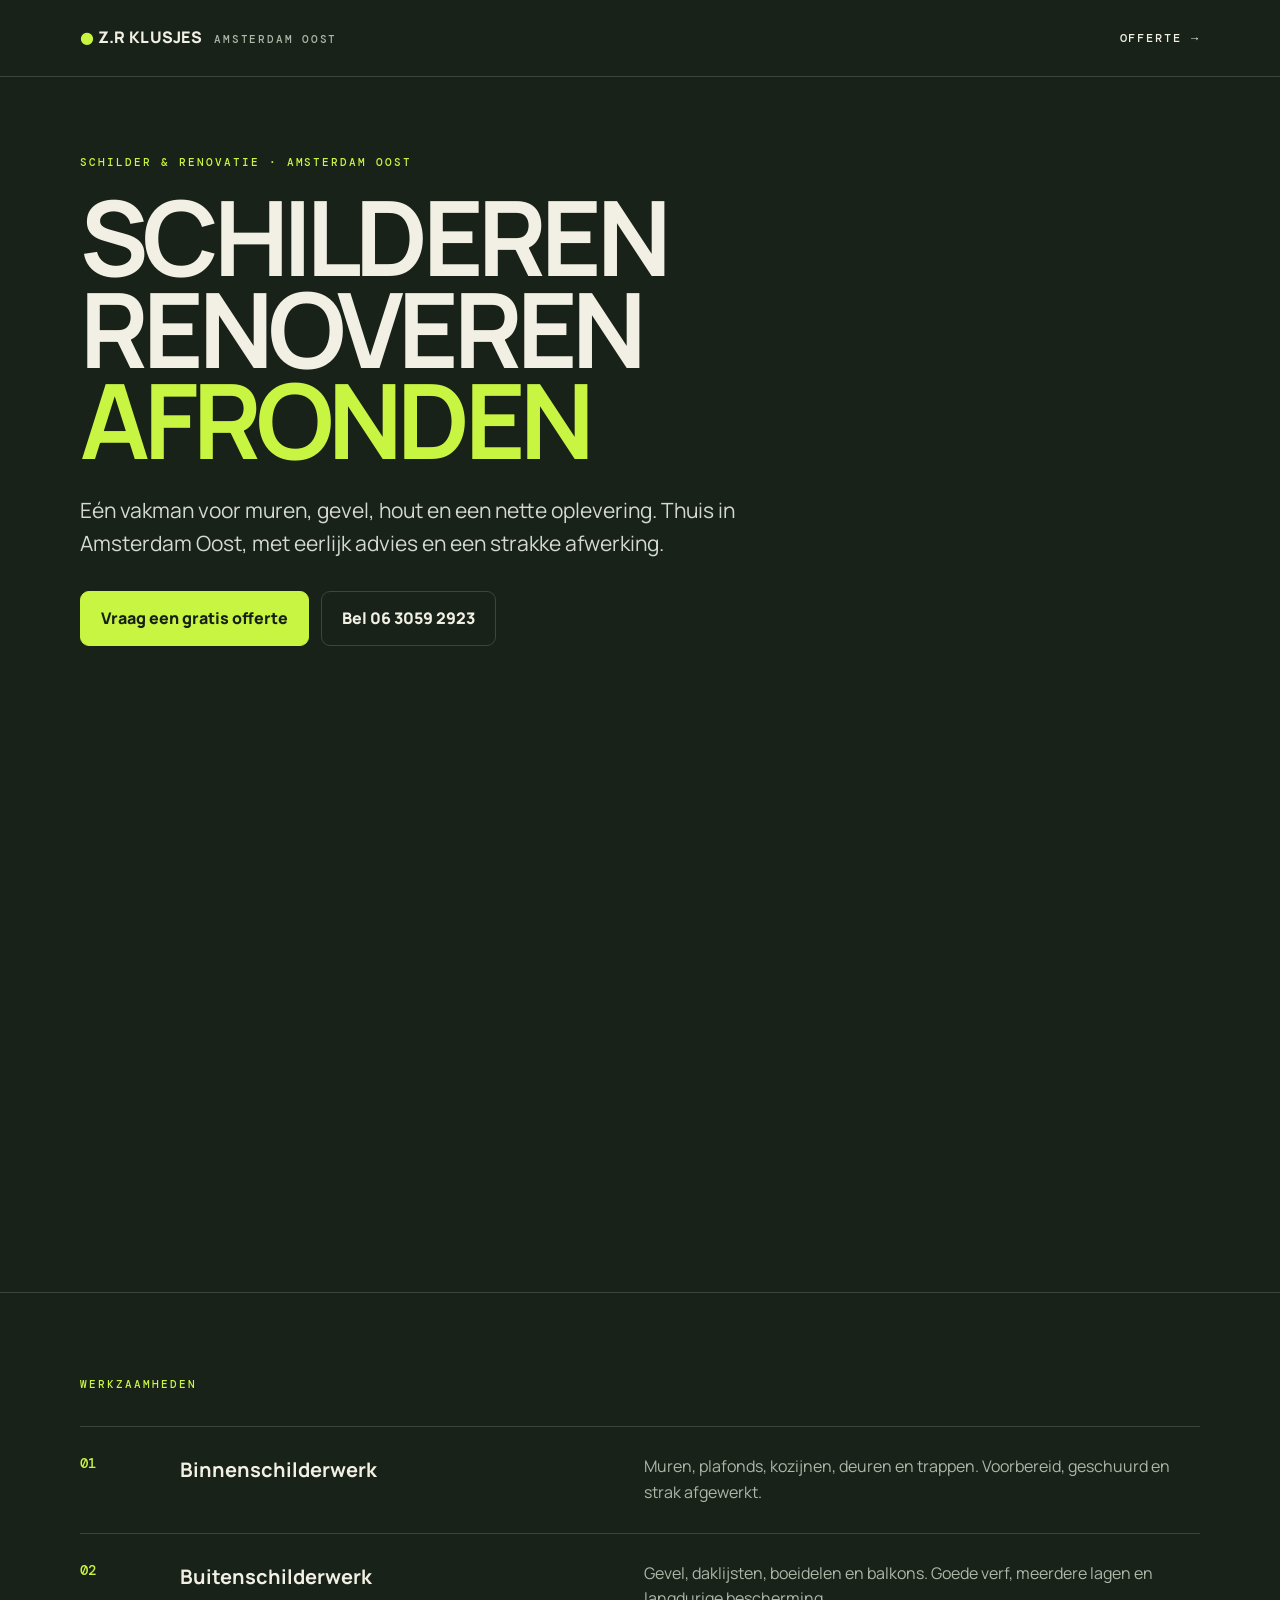
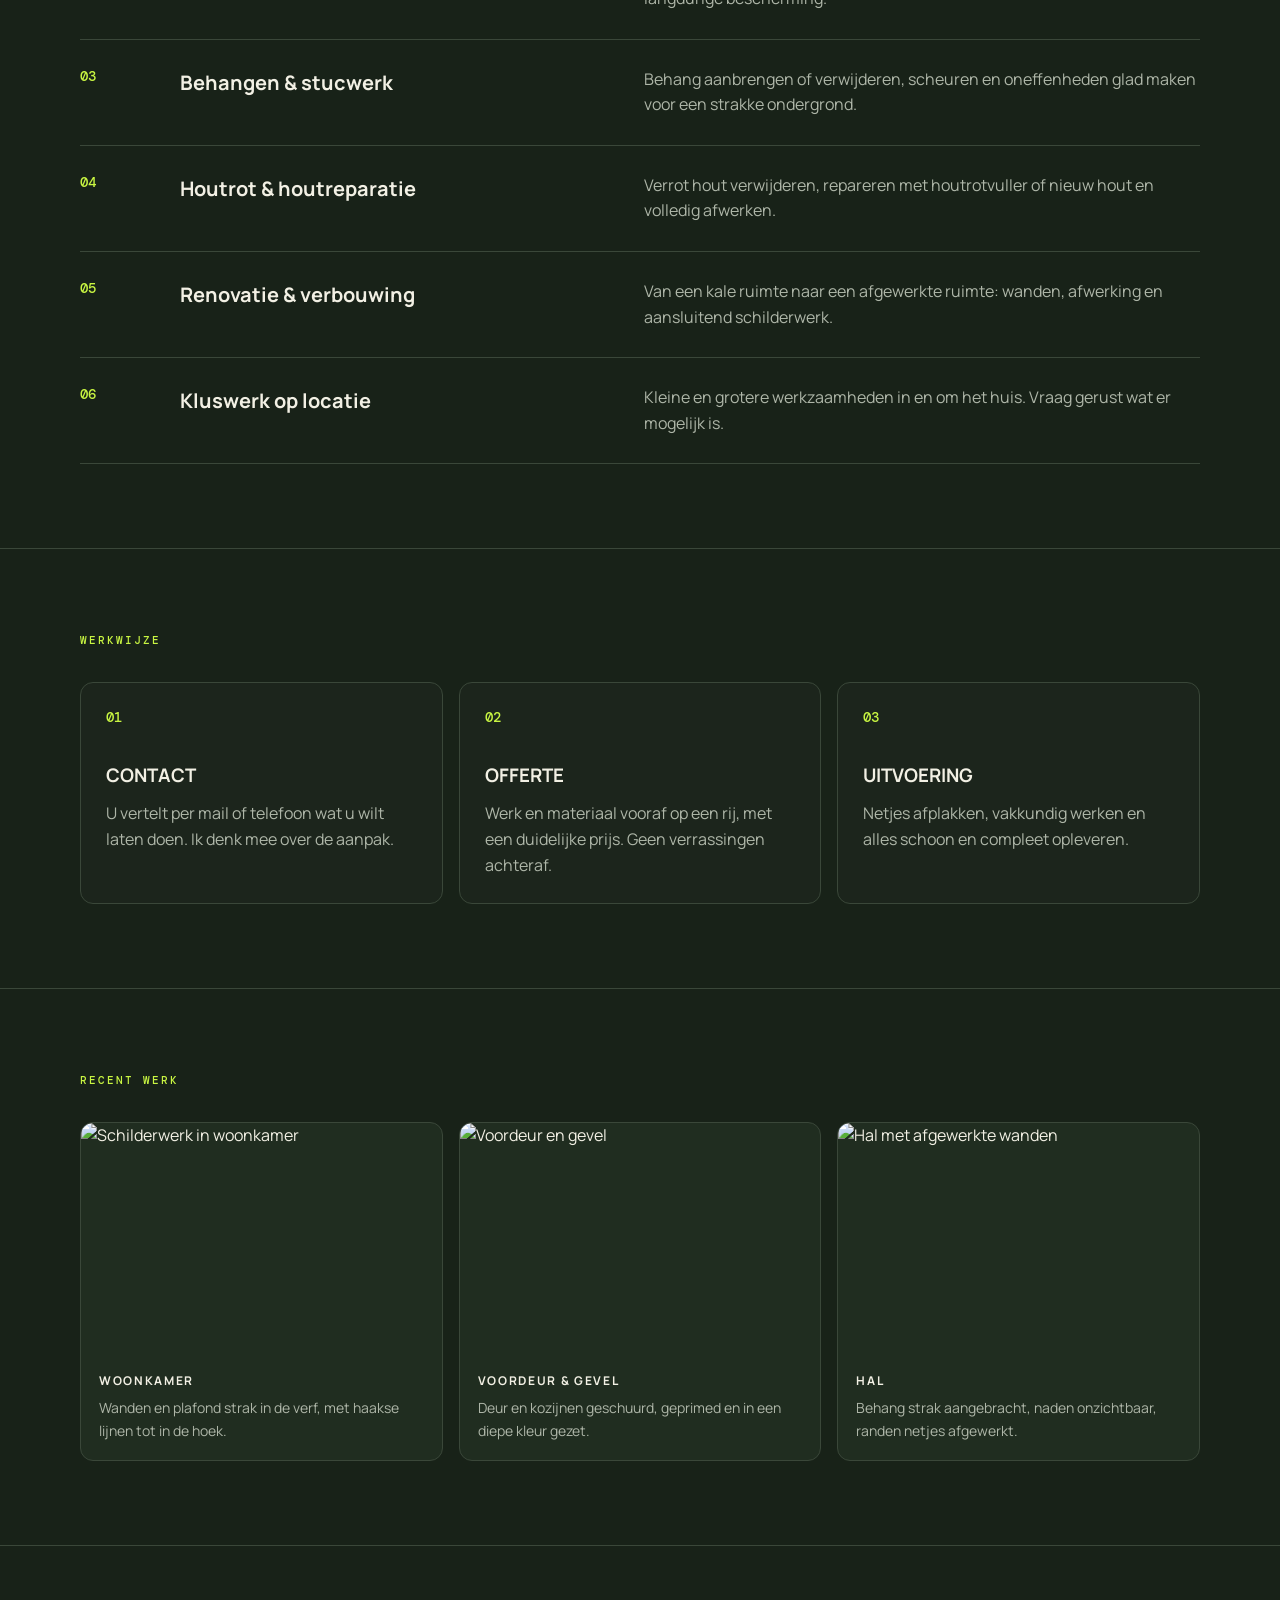
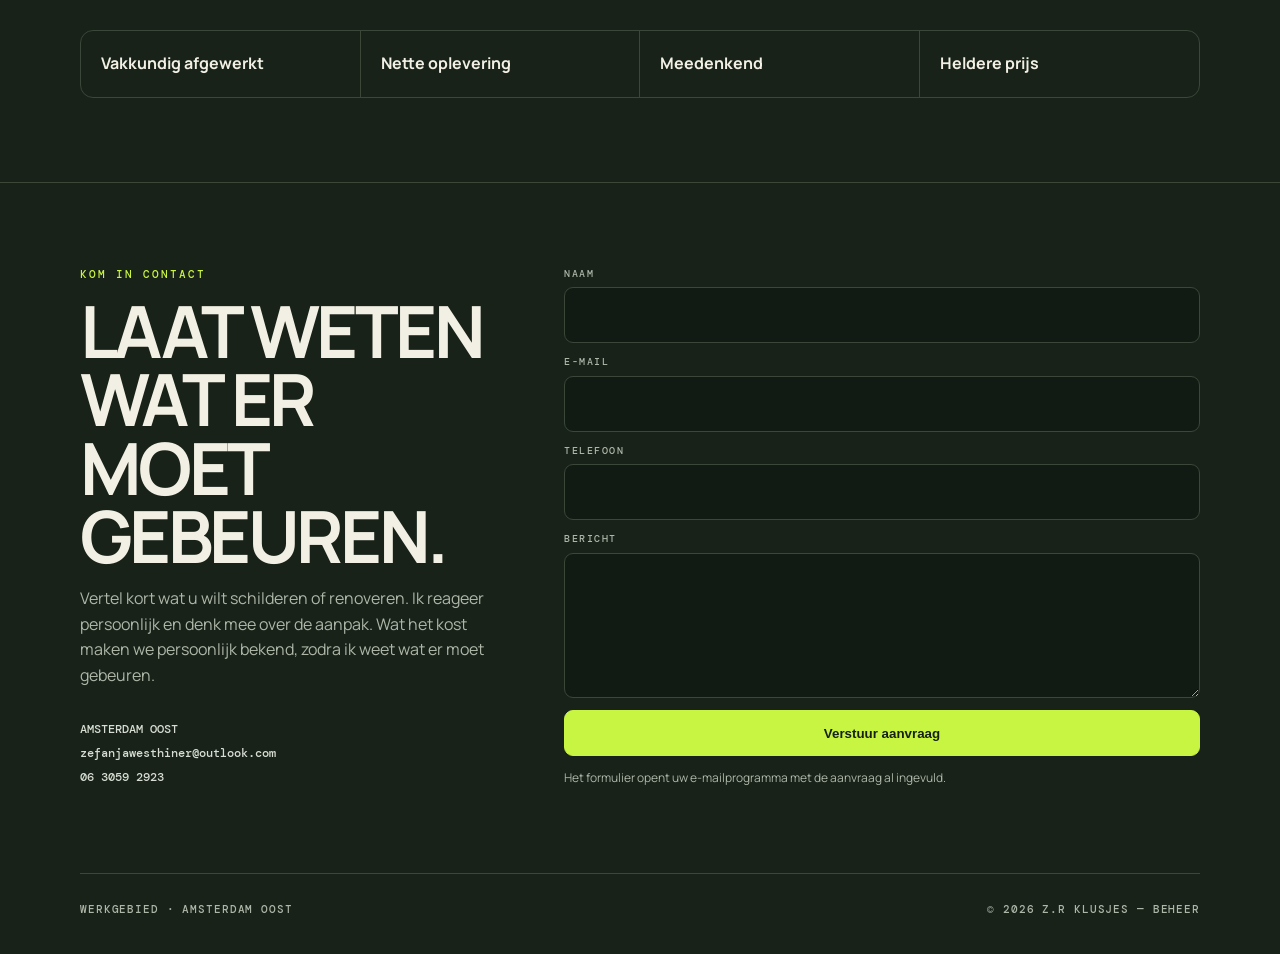
==== index.html @ 7ff9d61c "Add files via upload" ====
<!doctype html>
<html lang="nl">
<head>
  <meta charset="utf-8">
  <meta name="viewport" content="width=device-width, initial-scale=1">
  <title>Z.R Klusjes — Schilder & Renovatie Amsterdam Oost</title>
  <meta name="description" content="Z.R Klusjes — schilder- en renovatiewerk in Amsterdam Oost. Strakke afwerking, heldere prijs en nette oplevering.">
  <link rel="preconnect" href="https://fonts.googleapis.com">
  <link rel="preconnect" href="https://fonts.gstatic.com" crossorigin>
  <link href="https://fonts.googleapis.com/css2?family=DM+Mono:wght@400;500&family=Manrope:wght@400;500;600;700;800&display=swap" rel="stylesheet">
  <style>
    :root{--bg:#182218;--panel:#202d20;--text:#f2f0e4;--muted:#aeb6a8;--line:#3a4739;--lime:#c8f542;--max:1120px}
    *{box-sizing:border-box}html{scroll-behavior:smooth}body{margin:0;background:var(--bg);color:var(--text);font-family:Manrope,system-ui,sans-serif;line-height:1.6}
    a{color:inherit;text-decoration:none}.wrap{width:min(calc(100% - 36px),var(--max));margin:auto}
    header{border-bottom:1px solid var(--line)}.nav{min-height:76px;display:flex;align-items:center;justify-content:space-between;gap:20px}
    .brand{font-weight:800;letter-spacing:.02em}.brand span{color:var(--lime)}.location{font:500 11px "DM Mono",monospace;letter-spacing:.16em;color:var(--muted);margin-left:9px}
    .quote{font:500 12px "DM Mono",monospace;letter-spacing:.16em;text-transform:uppercase}.quote:hover{color:var(--lime)}
    .hero{padding:78px 0 42px}.eyebrow,.section-label{font:500 11px "DM Mono",monospace;letter-spacing:.18em;color:var(--lime);text-transform:uppercase}
    h1{font-size:clamp(48px,9vw,104px);line-height:.88;letter-spacing:-.055em;text-transform:uppercase;margin:22px 0 28px;max-width:900px}
    h1 span{color:var(--lime)}.intro{font-size:clamp(17px,2vw,21px);color:#d5d9cf;max-width:680px}
    .actions{display:flex;flex-wrap:wrap;gap:12px;margin:30px 0 44px}.btn{display:inline-flex;align-items:center;justify-content:center;border:1px solid var(--line);border-radius:9px;padding:14px 20px;font-weight:800}.primary{background:var(--lime);color:#172016;border-color:var(--lime)}.btn:hover{transform:translateY(-1px)}
    .heroimg{height:clamp(300px,50vw,560px);border-radius:16px;overflow:hidden;background:url("https://images.unsplash.com/photo-1589939705384-5185137a7f0a?auto=format&fit=crop&w=1800&q=85") center/cover}
    section{padding:84px 0;border-top:1px solid var(--line)}.section-head{display:flex;justify-content:space-between;gap:30px;margin-bottom:35px}.section-head h2{margin:0;font-size:clamp(32px,5vw,58px);line-height:1;letter-spacing:-.045em;text-transform:uppercase}
    .items{border-top:1px solid var(--line)}.item{display:grid;grid-template-columns:80px 1fr 1.25fr;gap:20px;padding:27px 0;border-bottom:1px solid var(--line)}.num{color:var(--lime);font:500 14px "DM Mono",monospace}.item h3{margin:0;font-size:20px}.item p{margin:0;color:var(--muted)}
    .steps{display:grid;grid-template-columns:repeat(3,1fr);gap:16px}.step{border:1px solid var(--line);border-radius:13px;padding:25px;background:rgba(255,255,255,.015)}.step .num{display:block;margin-bottom:35px}.step h3{margin:0 0 10px}.step p{margin:0;color:var(--muted)}
    .projects{display:grid;grid-template-columns:repeat(3,1fr);gap:16px}.project{border:1px solid var(--line);border-radius:13px;overflow:hidden;background:var(--panel)}.project img{width:100%;height:230px;object-fit:cover;display:block}.project div{padding:18px}.project strong{display:block;font-size:12px;letter-spacing:.14em}.project p{margin:7px 0 0;color:var(--muted);font-size:14px}
    .usps{display:grid;grid-template-columns:repeat(4,1fr);border:1px solid var(--line);border-radius:13px;overflow:hidden}.usp{padding:20px;border-right:1px solid var(--line);font-weight:700}.usp:last-child{border-right:0}
    .contact{display:grid;grid-template-columns:.8fr 1.2fr;gap:60px}.contact h2{font-size:clamp(40px,6vw,72px);line-height:.95;letter-spacing:-.05em;text-transform:uppercase;margin:16px 0}.contact p{color:var(--muted);max-width:470px}.details{margin-top:28px;font:500 12px "DM Mono",monospace;line-height:2;color:#d7ddd3}.details a:hover{color:var(--lime)}
    form{display:grid;gap:12px}.field{display:grid;gap:7px}.field label{font:500 10px "DM Mono",monospace;letter-spacing:.15em;text-transform:uppercase;color:var(--muted)}input,textarea{width:100%;border:1px solid var(--line);border-radius:9px;background:#121b13;color:var(--text);padding:14px;font:inherit;outline:none}input:focus,textarea:focus{border-color:var(--lime)}textarea{min-height:145px;resize:vertical}.hint{font-size:12px;color:var(--muted);margin:0}
    footer{border-top:1px solid var(--line);padding:28px 0 38px;color:var(--muted);font:500 11px "DM Mono",monospace;letter-spacing:.08em;display:flex;justify-content:space-between;gap:20px;flex-wrap:wrap}
    @media(max-width:760px){.hero{padding-top:55px}.item{grid-template-columns:52px 1fr}.item p{grid-column:2}.steps,.projects{grid-template-columns:1fr}.usps{grid-template-columns:1fr 1fr}.usp:nth-child(2){border-right:0}.usp:nth-child(-n+2){border-bottom:1px solid var(--line)}.contact{grid-template-columns:1fr;gap:35px}.heroimg{height:360px}.location{display:none}}
  </style>
</head>
<body>
<header><div class="wrap nav"><div class="brand"><span>●</span> Z.R KLUSJES <small class="location">AMSTERDAM OOST</small></div><a class="quote" href="#contact">Offerte →</a></div></header>

<main>
<section class="hero" style="border-top:0"><div class="wrap">
  <div class="eyebrow">Schilder & renovatie · Amsterdam Oost</div>
  <h1>Schilderen<br>Renoveren<br><span>Afronden</span></h1>
  <p class="intro">Eén vakman voor muren, gevel, hout en een nette oplevering. Thuis in Amsterdam Oost, met eerlijk advies en een strakke afwerking.</p>
  <div class="actions"><a class="btn primary" href="#contact">Vraag een gratis offerte</a><a class="btn" href="tel:+31630592923">Bel 06 3059 2923</a></div>
  <div class="heroimg" role="img" aria-label="Schilder aan het werk"></div>
</div></section>

<section><div class="wrap"><div class="section-head"><div class="section-label">Werkzaamheden</div></div>
<div class="items">
  <article class="item"><div class="num">01</div><h3>Binnenschilderwerk</h3><p>Muren, plafonds, kozijnen, deuren en trappen. Voorbereid, geschuurd en strak afgewerkt.</p></article>
  <article class="item"><div class="num">02</div><h3>Buitenschilderwerk</h3><p>Gevel, daklijsten, boeidelen en balkons. Goede verf, meerdere lagen en langdurige bescherming.</p></article>
  <article class="item"><div class="num">03</div><h3>Behangen & stucwerk</h3><p>Behang aanbrengen of verwijderen, scheuren en oneffenheden glad maken voor een strakke ondergrond.</p></article>
  <article class="item"><div class="num">04</div><h3>Houtrot & houtreparatie</h3><p>Verrot hout verwijderen, repareren met houtrotvuller of nieuw hout en volledig afwerken.</p></article>
  <article class="item"><div class="num">05</div><h3>Renovatie & verbouwing</h3><p>Van een kale ruimte naar een afgewerkte ruimte: wanden, afwerking en aansluitend schilderwerk.</p></article>
  <article class="item"><div class="num">06</div><h3>Kluswerk op locatie</h3><p>Kleine en grotere werkzaamheden in en om het huis. Vraag gerust wat er mogelijk is.</p></article>
</div></div></section>

<section><div class="wrap"><div class="section-label">Werkwijze</div><div class="steps" style="margin-top:35px">
  <div class="step"><span class="num">01</span><h3>CONTACT</h3><p>U vertelt per mail of telefoon wat u wilt laten doen. Ik denk mee over de aanpak.</p></div>
  <div class="step"><span class="num">02</span><h3>OFFERTE</h3><p>Werk en materiaal vooraf op een rij, met een duidelijke prijs. Geen verrassingen achteraf.</p></div>
  <div class="step"><span class="num">03</span><h3>UITVOERING</h3><p>Netjes afplakken, vakkundig werken en alles schoon en compleet opleveren.</p></div>
</div></div></section>

<section><div class="wrap"><div class="section-label">Recent werk</div><div class="projects" style="margin-top:35px">
  <article class="project"><img src="https://images.unsplash.com/photo-1562259949-e8e768c64c05?auto=format&fit=crop&w=1000&q=85" alt="Schilderwerk in woonkamer"><div><strong>WOONKAMER</strong><p>Wanden en plafond strak in de verf, met haakse lijnen tot in de hoek.</p></div></article>
  <article class="project"><img src="https://images.unsplash.com/photo-1560518883-ce09059eeffa?auto=format&fit=crop&w=1000&q=85" alt="Voordeur en gevel"><div><strong>VOORDEUR & GEVEL</strong><p>Deur en kozijnen geschuurd, geprimed en in een diepe kleur gezet.</p></div></article>
  <article class="project"><img src="https://images.unsplash.com/photo-1600566753086-00f18fb6b3ea?auto=format&fit=crop&w=1000&q=85" alt="Hal met afgewerkte wanden"><div><strong>HAL</strong><p>Behang strak aangebracht, naden onzichtbaar, randen netjes afgewerkt.</p></div></article>
</div></div></section>

<section><div class="wrap"><div class="usps"><div class="usp">Vakkundig afgewerkt</div><div class="usp">Nette oplevering</div><div class="usp">Meedenkend</div><div class="usp">Heldere prijs</div></div></div></section>

<section id="contact"><div class="wrap contact"><div><div class="section-label">Kom in contact</div><h2>Laat weten wat er moet gebeuren.</h2><p>Vertel kort wat u wilt schilderen of renoveren. Ik reageer persoonlijk en denk mee over de aanpak. Wat het kost maken we persoonlijk bekend, zodra ik weet wat er moet gebeuren.</p><div class="details">AMSTERDAM OOST<br><a href="mailto:zefanjawesthiner@outlook.com">zefanjawesthiner@outlook.com</a><br><a href="tel:+31630592923">06 3059 2923</a></div></div>
<form id="contactForm"><div class="field"><label for="name">Naam</label><input id="name" name="name" required></div><div class="field"><label for="email">E-mail</label><input id="email" name="email" type="email" required></div><div class="field"><label for="phone">Telefoon</label><input id="phone" name="phone"></div><div class="field"><label for="message">Bericht</label><textarea id="message" name="message" required></textarea></div><button class="btn primary" type="submit">Verstuur aanvraag</button><p class="hint">Het formulier opent uw e-mailprogramma met de aanvraag al ingevuld.</p></form>
</div></section>
</main>

<footer class="wrap"><div>WERKGEBIED · AMSTERDAM OOST</div><div>© 2026 Z.R KLUSJES — BEHEER</div></footer>
<script>
document.getElementById('contactForm').addEventListener('submit', function(e){
  e.preventDefault();
  const f=new FormData(this);
  const subject=encodeURIComponent('Offerteaanvraag — Z.R Klusjes');
  const body=encodeURIComponent(`Naam: ${f.get('name')}\nE-mail: ${f.get('email')}\nTelefoon: ${f.get('phone')}\n\nBericht:\n${f.get('message')}`);
  window.location.href=`mailto:zefanjawesthiner@outlook.com?subject=${subject}&body=${body}`;
});
</script>
</body>
</html>
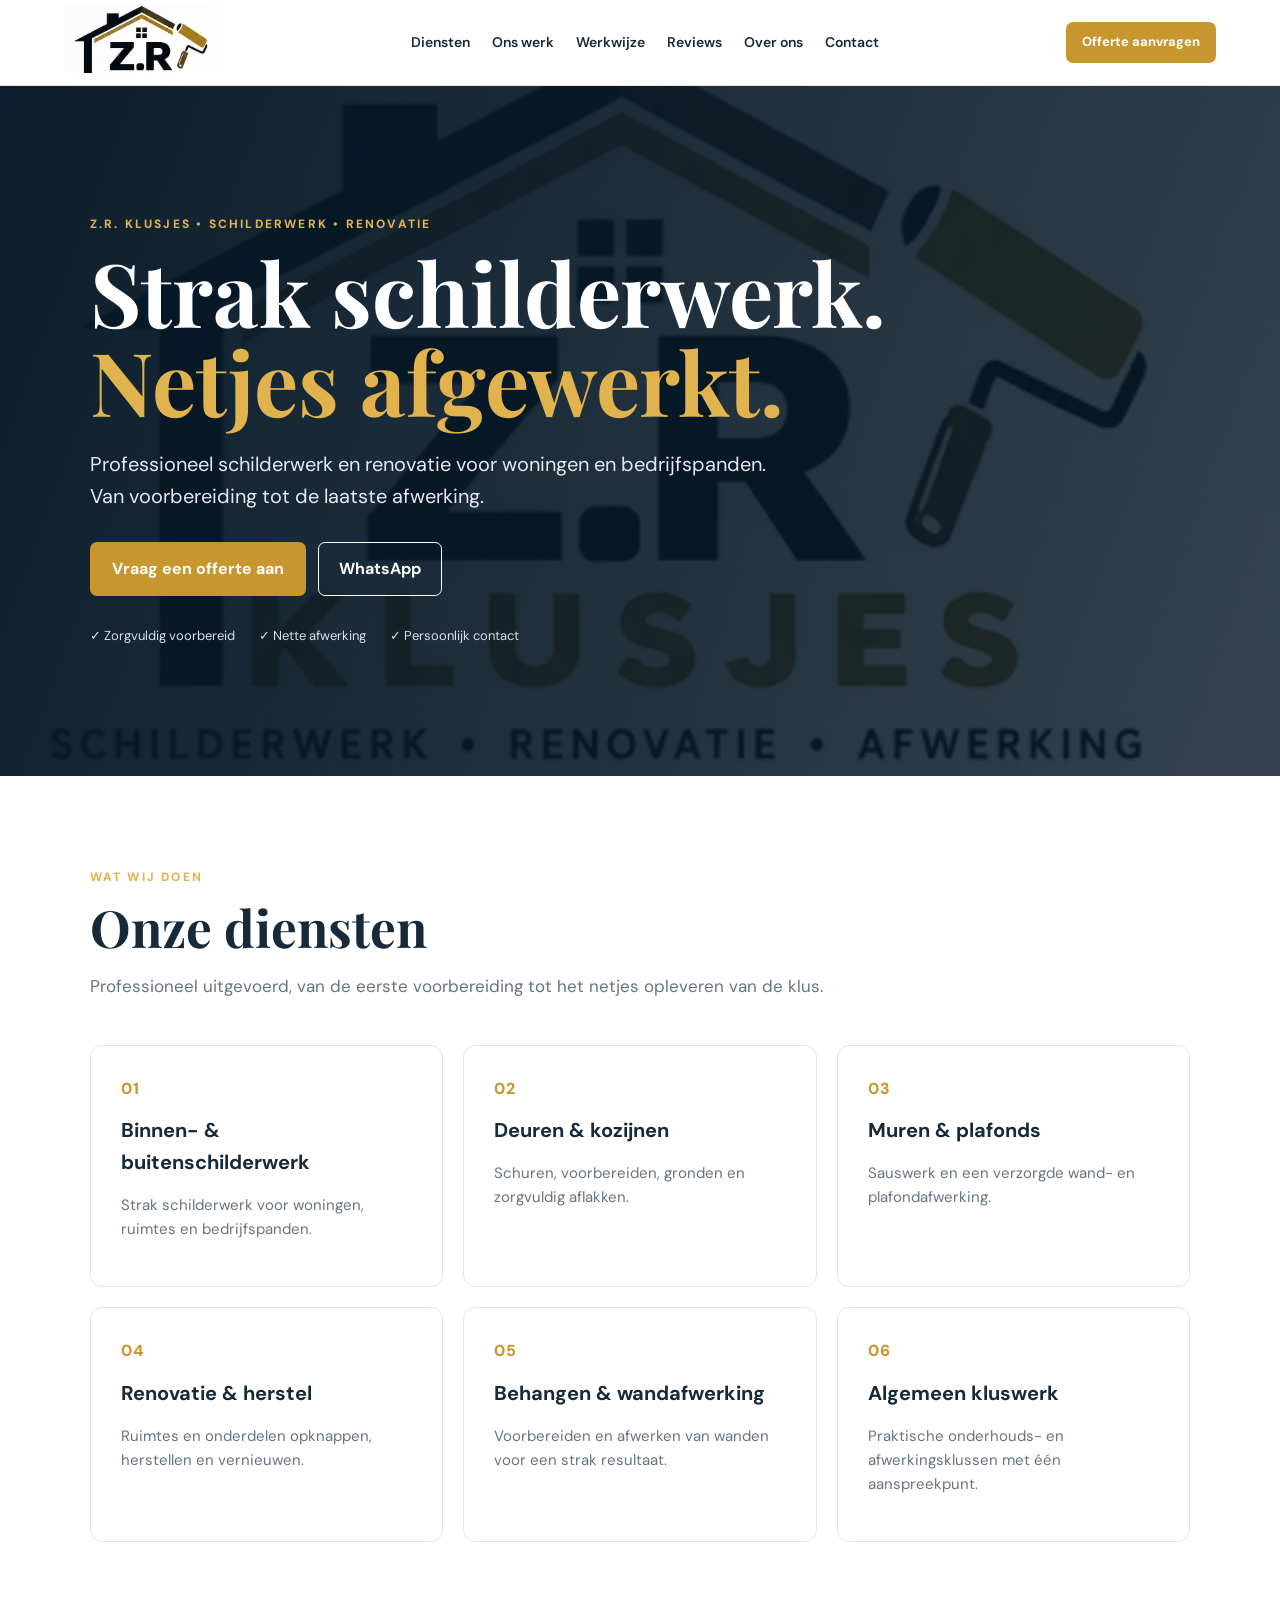
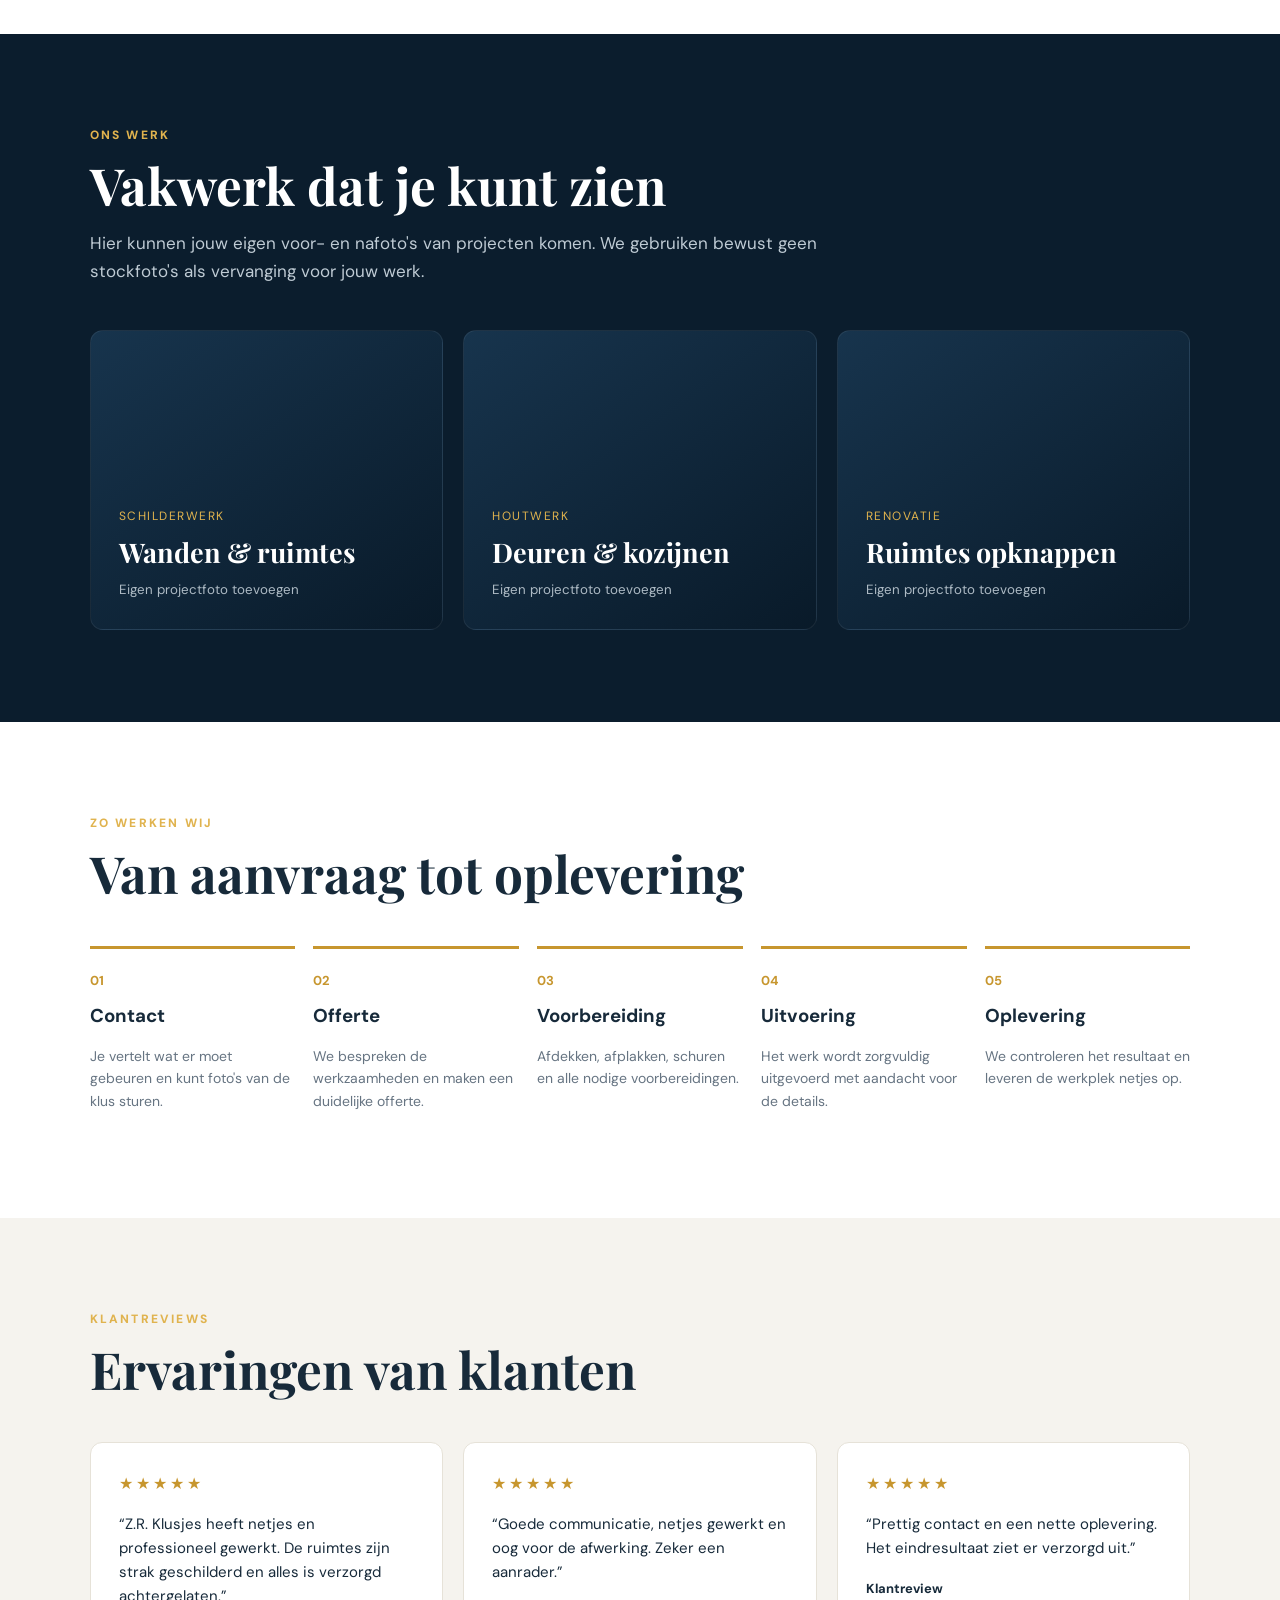
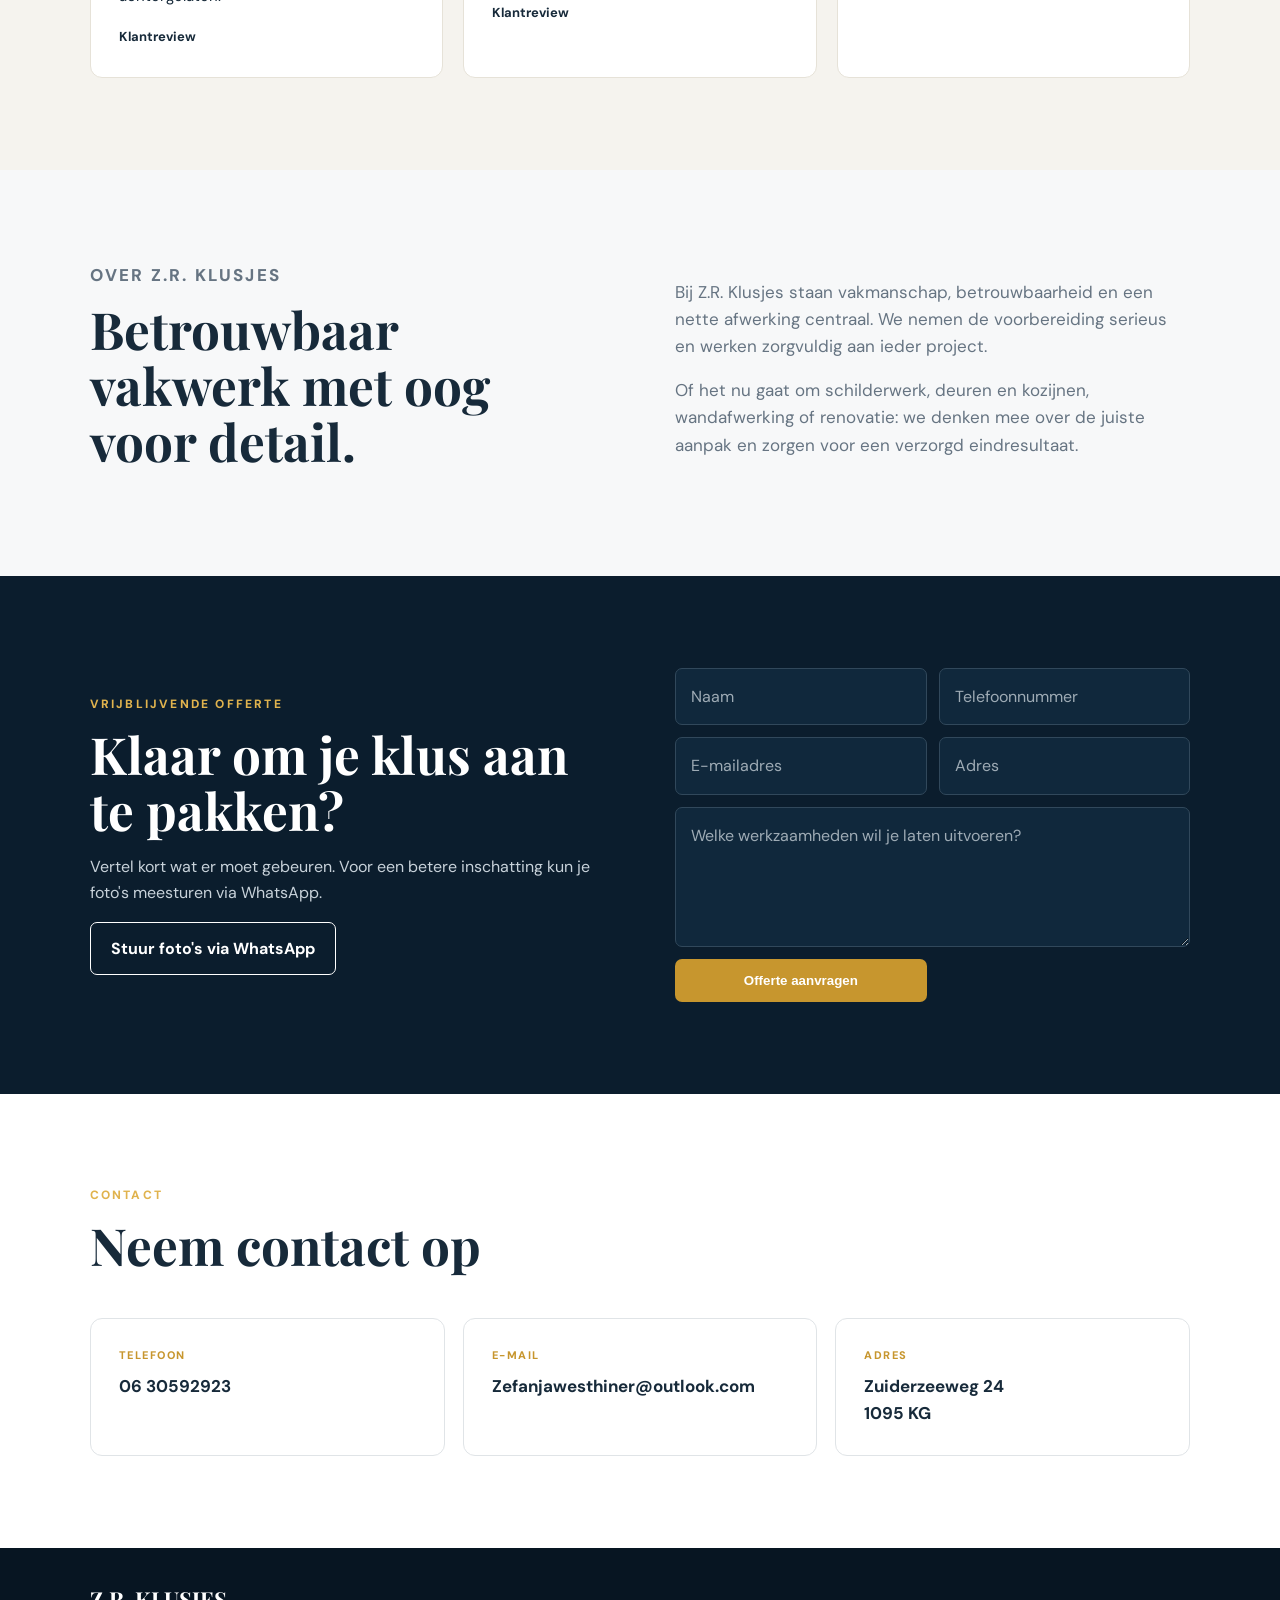
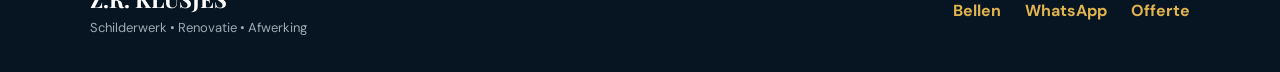
==== commit e324d857: "index.html" ====
--- a/index.html
+++ b/index.html
@@ -1,86 +1,108 @@
+<!-- NIEUWE ZR KLUSJES WEBSITE 20-09-2026 -->
 <!doctype html>
 <html lang="nl">
 <head>
-  <meta charset="utf-8">
-  <meta name="viewport" content="width=device-width, initial-scale=1">
-  <title>Z.R Klusjes — Schilder & Renovatie Amsterdam Oost</title>
-  <meta name="description" content="Z.R Klusjes — schilder- en renovatiewerk in Amsterdam Oost. Strakke afwerking, heldere prijs en nette oplevering.">
-  <link rel="preconnect" href="https://fonts.googleapis.com">
-  <link rel="preconnect" href="https://fonts.gstatic.com" crossorigin>
-  <link href="https://fonts.googleapis.com/css2?family=DM+Mono:wght@400;500&family=Manrope:wght@400;500;600;700;800&display=swap" rel="stylesheet">
-  <style>
-    :root{--bg:#182218;--panel:#202d20;--text:#f2f0e4;--muted:#aeb6a8;--line:#3a4739;--lime:#c8f542;--max:1120px}
-    *{box-sizing:border-box}html{scroll-behavior:smooth}body{margin:0;background:var(--bg);color:var(--text);font-family:Manrope,system-ui,sans-serif;line-height:1.6}
-    a{color:inherit;text-decoration:none}.wrap{width:min(calc(100% - 36px),var(--max));margin:auto}
-    header{border-bottom:1px solid var(--line)}.nav{min-height:76px;display:flex;align-items:center;justify-content:space-between;gap:20px}
-    .brand{font-weight:800;letter-spacing:.02em}.brand span{color:var(--lime)}.location{font:500 11px "DM Mono",monospace;letter-spacing:.16em;color:var(--muted);margin-left:9px}
-    .quote{font:500 12px "DM Mono",monospace;letter-spacing:.16em;text-transform:uppercase}.quote:hover{color:var(--lime)}
-    .hero{padding:78px 0 42px}.eyebrow,.section-label{font:500 11px "DM Mono",monospace;letter-spacing:.18em;color:var(--lime);text-transform:uppercase}
-    h1{font-size:clamp(48px,9vw,104px);line-height:.88;letter-spacing:-.055em;text-transform:uppercase;margin:22px 0 28px;max-width:900px}
-    h1 span{color:var(--lime)}.intro{font-size:clamp(17px,2vw,21px);color:#d5d9cf;max-width:680px}
-    .actions{display:flex;flex-wrap:wrap;gap:12px;margin:30px 0 44px}.btn{display:inline-flex;align-items:center;justify-content:center;border:1px solid var(--line);border-radius:9px;padding:14px 20px;font-weight:800}.primary{background:var(--lime);color:#172016;border-color:var(--lime)}.btn:hover{transform:translateY(-1px)}
-    .heroimg{height:clamp(300px,50vw,560px);border-radius:16px;overflow:hidden;background:url("https://images.unsplash.com/photo-1589939705384-5185137a7f0a?auto=format&fit=crop&w=1800&q=85") center/cover}
-    section{padding:84px 0;border-top:1px solid var(--line)}.section-head{display:flex;justify-content:space-between;gap:30px;margin-bottom:35px}.section-head h2{margin:0;font-size:clamp(32px,5vw,58px);line-height:1;letter-spacing:-.045em;text-transform:uppercase}
-    .items{border-top:1px solid var(--line)}.item{display:grid;grid-template-columns:80px 1fr 1.25fr;gap:20px;padding:27px 0;border-bottom:1px solid var(--line)}.num{color:var(--lime);font:500 14px "DM Mono",monospace}.item h3{margin:0;font-size:20px}.item p{margin:0;color:var(--muted)}
-    .steps{display:grid;grid-template-columns:repeat(3,1fr);gap:16px}.step{border:1px solid var(--line);border-radius:13px;padding:25px;background:rgba(255,255,255,.015)}.step .num{display:block;margin-bottom:35px}.step h3{margin:0 0 10px}.step p{margin:0;color:var(--muted)}
-    .projects{display:grid;grid-template-columns:repeat(3,1fr);gap:16px}.project{border:1px solid var(--line);border-radius:13px;overflow:hidden;background:var(--panel)}.project img{width:100%;height:230px;object-fit:cover;display:block}.project div{padding:18px}.project strong{display:block;font-size:12px;letter-spacing:.14em}.project p{margin:7px 0 0;color:var(--muted);font-size:14px}
-    .usps{display:grid;grid-template-columns:repeat(4,1fr);border:1px solid var(--line);border-radius:13px;overflow:hidden}.usp{padding:20px;border-right:1px solid var(--line);font-weight:700}.usp:last-child{border-right:0}
-    .contact{display:grid;grid-template-columns:.8fr 1.2fr;gap:60px}.contact h2{font-size:clamp(40px,6vw,72px);line-height:.95;letter-spacing:-.05em;text-transform:uppercase;margin:16px 0}.contact p{color:var(--muted);max-width:470px}.details{margin-top:28px;font:500 12px "DM Mono",monospace;line-height:2;color:#d7ddd3}.details a:hover{color:var(--lime)}
-    form{display:grid;gap:12px}.field{display:grid;gap:7px}.field label{font:500 10px "DM Mono",monospace;letter-spacing:.15em;text-transform:uppercase;color:var(--muted)}input,textarea{width:100%;border:1px solid var(--line);border-radius:9px;background:#121b13;color:var(--text);padding:14px;font:inherit;outline:none}input:focus,textarea:focus{border-color:var(--lime)}textarea{min-height:145px;resize:vertical}.hint{font-size:12px;color:var(--muted);margin:0}
-    footer{border-top:1px solid var(--line);padding:28px 0 38px;color:var(--muted);font:500 11px "DM Mono",monospace;letter-spacing:.08em;display:flex;justify-content:space-between;gap:20px;flex-wrap:wrap}
-    @media(max-width:760px){.hero{padding-top:55px}.item{grid-template-columns:52px 1fr}.item p{grid-column:2}.steps,.projects{grid-template-columns:1fr}.usps{grid-template-columns:1fr 1fr}.usp:nth-child(2){border-right:0}.usp:nth-child(-n+2){border-bottom:1px solid var(--line)}.contact{grid-template-columns:1fr;gap:35px}.heroimg{height:360px}.location{display:none}}
-  </style>
+<meta charset="utf-8">
+<meta name="viewport" content="width=device-width, initial-scale=1">
+<title>title><title>TEST ZR KLUSJES 12345</title></title</title>
+<meta name="description" content="Z.R. Klusjes – professioneel schilderwerk, renovatie en afwerking. Vraag vrijblijvend een offerte aan.">
+<link rel="stylesheet" href="styles.css">
 </head>
 <body>
-<header><div class="wrap nav"><div class="brand"><span>●</span> Z.R KLUSJES <small class="location">AMSTERDAM OOST</small></div><a class="quote" href="#contact">Offerte →</a></div></header>
+<header class="header">
+  <a class="logo" href="#home"><img src="logo-zr-klusjes.jpg" alt="Z.R. Klusjes"></a>
+  <nav>
+    <a href="#diensten">Diensten</a><a href="#werk">Ons werk</a><a href="#werkwijze">Werkwijze</a><a href="#reviews">Reviews</a><a href="#over">Over ons</a><a href="#contact">Contact</a>
+  </nav>
+  <a class="gold-btn small" href="#offerte">Offerte aanvragen</a>
+</header>
 
 <main>
-<section class="hero" style="border-top:0"><div class="wrap">
-  <div class="eyebrow">Schilder & renovatie · Amsterdam Oost</div>
-  <h1>Schilderen<br>Renoveren<br><span>Afronden</span></h1>
-  <p class="intro">Eén vakman voor muren, gevel, hout en een nette oplevering. Thuis in Amsterdam Oost, met eerlijk advies en een strakke afwerking.</p>
-  <div class="actions"><a class="btn primary" href="#contact">Vraag een gratis offerte</a><a class="btn" href="tel:+31630592923">Bel 06 3059 2923</a></div>
-  <div class="heroimg" role="img" aria-label="Schilder aan het werk"></div>
-</div></section>
+<section id="home" class="hero">
+  <div class="hero-overlay"></div>
+  <div class="hero-content">
+    <p class="kicker">Z.R. KLUSJES • SCHILDERWERK • RENOVATIE</p>
+    <h1>Strak schilderwerk.<br><span>Netjes afgewerkt.</span></h1>
+    <p class="lead">Professioneel schilderwerk en renovatie voor woningen en bedrijfspanden. Van voorbereiding tot de laatste afwerking.</p>
+    <div class="buttons"><a class="gold-btn" href="#offerte">Vraag een offerte aan</a><a class="outline-btn" href="https://wa.me/31630592923">WhatsApp</a></div>
+    <div class="trust"><span>✓ Zorgvuldig voorbereid</span><span>✓ Nette afwerking</span><span>✓ Persoonlijk contact</span></div>
+  </div>
+</section>
 
-<section><div class="wrap"><div class="section-head"><div class="section-label">Werkzaamheden</div></div>
-<div class="items">
-  <article class="item"><div class="num">01</div><h3>Binnenschilderwerk</h3><p>Muren, plafonds, kozijnen, deuren en trappen. Voorbereid, geschuurd en strak afgewerkt.</p></article>
-  <article class="item"><div class="num">02</div><h3>Buitenschilderwerk</h3><p>Gevel, daklijsten, boeidelen en balkons. Goede verf, meerdere lagen en langdurige bescherming.</p></article>
-  <article class="item"><div class="num">03</div><h3>Behangen & stucwerk</h3><p>Behang aanbrengen of verwijderen, scheuren en oneffenheden glad maken voor een strakke ondergrond.</p></article>
-  <article class="item"><div class="num">04</div><h3>Houtrot & houtreparatie</h3><p>Verrot hout verwijderen, repareren met houtrotvuller of nieuw hout en volledig afwerken.</p></article>
-  <article class="item"><div class="num">05</div><h3>Renovatie & verbouwing</h3><p>Van een kale ruimte naar een afgewerkte ruimte: wanden, afwerking en aansluitend schilderwerk.</p></article>
-  <article class="item"><div class="num">06</div><h3>Kluswerk op locatie</h3><p>Kleine en grotere werkzaamheden in en om het huis. Vraag gerust wat er mogelijk is.</p></article>
-</div></div></section>
+<section id="diensten" class="section">
+  <div class="heading"><p class="kicker">WAT WIJ DOEN</p><h2>Onze diensten</h2><p>Professioneel uitgevoerd, van de eerste voorbereiding tot het netjes opleveren van de klus.</p></div>
+  <div class="service-grid">
+    <article><div class="service-icon">01</div><h3>Binnen- & buitenschilderwerk</h3><p>Strak schilderwerk voor woningen, ruimtes en bedrijfspanden.</p></article>
+    <article><div class="service-icon">02</div><h3>Deuren & kozijnen</h3><p>Schuren, voorbereiden, gronden en zorgvuldig aflakken.</p></article>
+    <article><div class="service-icon">03</div><h3>Muren & plafonds</h3><p>Sauswerk en een verzorgde wand- en plafondafwerking.</p></article>
+    <article><div class="service-icon">04</div><h3>Renovatie & herstel</h3><p>Ruimtes en onderdelen opknappen, herstellen en vernieuwen.</p></article>
+    <article><div class="service-icon">05</div><h3>Behangen & wandafwerking</h3><p>Voorbereiden en afwerken van wanden voor een strak resultaat.</p></article>
+    <article><div class="service-icon">06</div><h3>Algemeen kluswerk</h3><p>Praktische onderhouds- en afwerkingsklussen met één aanspreekpunt.</p></article>
+  </div>
+</section>
 
-<section><div class="wrap"><div class="section-label">Werkwijze</div><div class="steps" style="margin-top:35px">
-  <div class="step"><span class="num">01</span><h3>CONTACT</h3><p>U vertelt per mail of telefoon wat u wilt laten doen. Ik denk mee over de aanpak.</p></div>
-  <div class="step"><span class="num">02</span><h3>OFFERTE</h3><p>Werk en materiaal vooraf op een rij, met een duidelijke prijs. Geen verrassingen achteraf.</p></div>
-  <div class="step"><span class="num">03</span><h3>UITVOERING</h3><p>Netjes afplakken, vakkundig werken en alles schoon en compleet opleveren.</p></div>
-</div></div></section>
+<section id="werk" class="section dark">
+  <div class="heading"><p class="kicker">ONS WERK</p><h2>Vakwerk dat je kunt zien</h2><p>Hier kunnen jouw eigen voor- en nafoto's van projecten komen. We gebruiken bewust geen stockfoto's als vervanging voor jouw werk.</p></div>
+  <div class="portfolio">
+    <div class="portfolio-card"><span>Schilderwerk</span><b>Wanden & ruimtes</b><small>Eigen projectfoto toevoegen</small></div>
+    <div class="portfolio-card"><span>Houtwerk</span><b>Deuren & kozijnen</b><small>Eigen projectfoto toevoegen</small></div>
+    <div class="portfolio-card"><span>Renovatie</span><b>Ruimtes opknappen</b><small>Eigen projectfoto toevoegen</small></div>
+  </div>
+</section>
 
-<section><div class="wrap"><div class="section-label">Recent werk</div><div class="projects" style="margin-top:35px">
-  <article class="project"><img src="https://images.unsplash.com/photo-1562259949-e8e768c64c05?auto=format&fit=crop&w=1000&q=85" alt="Schilderwerk in woonkamer"><div><strong>WOONKAMER</strong><p>Wanden en plafond strak in de verf, met haakse lijnen tot in de hoek.</p></div></article>
-  <article class="project"><img src="https://images.unsplash.com/photo-1560518883-ce09059eeffa?auto=format&fit=crop&w=1000&q=85" alt="Voordeur en gevel"><div><strong>VOORDEUR & GEVEL</strong><p>Deur en kozijnen geschuurd, geprimed en in een diepe kleur gezet.</p></div></article>
-  <article class="project"><img src="https://images.unsplash.com/photo-1600566753086-00f18fb6b3ea?auto=format&fit=crop&w=1000&q=85" alt="Hal met afgewerkte wanden"><div><strong>HAL</strong><p>Behang strak aangebracht, naden onzichtbaar, randen netjes afgewerkt.</p></div></article>
-</div></div></section>
+<section id="werkwijze" class="section">
+  <div class="heading"><p class="kicker">ZO WERKEN WIJ</p><h2>Van aanvraag tot oplevering</h2></div>
+  <div class="steps">
+    <div><b>01</b><h3>Contact</h3><p>Je vertelt wat er moet gebeuren en kunt foto's van de klus sturen.</p></div>
+    <div><b>02</b><h3>Offerte</h3><p>We bespreken de werkzaamheden en maken een duidelijke offerte.</p></div>
+    <div><b>03</b><h3>Voorbereiding</h3><p>Afdekken, afplakken, schuren en alle nodige voorbereidingen.</p></div>
+    <div><b>04</b><h3>Uitvoering</h3><p>Het werk wordt zorgvuldig uitgevoerd met aandacht voor de details.</p></div>
+    <div><b>05</b><h3>Oplevering</h3><p>We controleren het resultaat en leveren de werkplek netjes op.</p></div>
+  </div>
+</section>
 
-<section><div class="wrap"><div class="usps"><div class="usp">Vakkundig afgewerkt</div><div class="usp">Nette oplevering</div><div class="usp">Meedenkend</div><div class="usp">Heldere prijs</div></div></div></section>
+<section id="reviews" class="section reviews">
+  <div class="heading"><p class="kicker">KLANTREVIEWS</p><h2>Ervaringen van klanten</h2></div>
+  <div class="review-grid">
+    <blockquote><div class="stars">★★★★★</div><p>“Z.R. Klusjes heeft netjes en professioneel gewerkt. De ruimtes zijn strak geschilderd en alles is verzorgd achtergelaten.”</p><strong>Klantreview</strong></blockquote>
+    <blockquote><div class="stars">★★★★★</div><p>“Goede communicatie, netjes gewerkt en oog voor de afwerking. Zeker een aanrader.”</p><strong>Klantreview</strong></blockquote>
+    <blockquote><div class="stars">★★★★★</div><p>“Prettig contact en een nette oplevering. Het eindresultaat ziet er verzorgd uit.”</p><strong>Klantreview</strong></blockquote>
+  </div>
+</section>
 
-<section id="contact"><div class="wrap contact"><div><div class="section-label">Kom in contact</div><h2>Laat weten wat er moet gebeuren.</h2><p>Vertel kort wat u wilt schilderen of renoveren. Ik reageer persoonlijk en denk mee over de aanpak. Wat het kost maken we persoonlijk bekend, zodra ik weet wat er moet gebeuren.</p><div class="details">AMSTERDAM OOST<br><a href="mailto:zefanjawesthiner@outlook.com">zefanjawesthiner@outlook.com</a><br><a href="tel:+31630592923">06 3059 2923</a></div></div>
-<form id="contactForm"><div class="field"><label for="name">Naam</label><input id="name" name="name" required></div><div class="field"><label for="email">E-mail</label><input id="email" name="email" type="email" required></div><div class="field"><label for="phone">Telefoon</label><input id="phone" name="phone"></div><div class="field"><label for="message">Bericht</label><textarea id="message" name="message" required></textarea></div><button class="btn primary" type="submit">Verstuur aanvraag</button><p class="hint">Het formulier opent uw e-mailprogramma met de aanvraag al ingevuld.</p></form>
-</div></section>
+<section id="over" class="section about">
+  <div><p class="kicker">OVER Z.R. KLUSJES</p><h2>Betrouwbaar vakwerk met oog voor detail.</h2></div>
+  <div><p>Bij Z.R. Klusjes staan vakmanschap, betrouwbaarheid en een nette afwerking centraal. We nemen de voorbereiding serieus en werken zorgvuldig aan ieder project.</p><p>Of het nu gaat om schilderwerk, deuren en kozijnen, wandafwerking of renovatie: we denken mee over de juiste aanpak en zorgen voor een verzorgd eindresultaat.</p></div>
+</section>
+
+<section id="offerte" class="section quote">
+  <div class="quote-inner">
+    <div><p class="kicker">VRIJBLIJVENDE OFFERTE</p><h2>Klaar om je klus aan te pakken?</h2><p>Vertel kort wat er moet gebeuren. Voor een betere inschatting kun je foto's meesturen via WhatsApp.</p><a class="outline-btn" href="https://wa.me/31630592923">Stuur foto's via WhatsApp</a></div>
+    <form id="quoteForm">
+      <input name="naam" placeholder="Naam" required><input name="telefoon" placeholder="Telefoonnummer" required>
+      <input name="email" type="email" placeholder="E-mailadres"><input name="adres" placeholder="Adres">
+      <textarea name="werk" placeholder="Welke werkzaamheden wil je laten uitvoeren?" required></textarea>
+      <button class="gold-btn" type="submit">Offerte aanvragen</button>
+    </form>
+  </div>
+</section>
+
+<section id="contact" class="section contact">
+  <div class="heading"><p class="kicker">CONTACT</p><h2>Neem contact op</h2></div>
+  <div class="contact-grid">
+    <a href="tel:0630592923"><span>TELEFOON</span><b>06 30592923</b></a>
+    <a href="mailto:Zefanjawesthiner@outlook.com"><span>E-MAIL</span><b>Zefanjawesthiner@outlook.com</b></a>
+    <div><span>ADRES</span><b>Zuiderzeeweg 24<br>1095 KG</b></div>
+  </div>
+</section>
 </main>
 
-<footer class="wrap"><div>WERKGEBIED · AMSTERDAM OOST</div><div>© 2026 Z.R KLUSJES — BEHEER</div></footer>
+<footer><div><strong>Z.R. KLUSJES</strong><span>Schilderwerk • Renovatie • Afwerking</span></div><div><a href="tel:0630592923">Bellen</a><a href="https://wa.me/31630592923">WhatsApp</a><a href="#offerte">Offerte</a></div></footer>
 <script>
-document.getElementById('contactForm').addEventListener('submit', function(e){
-  e.preventDefault();
-  const f=new FormData(this);
-  const subject=encodeURIComponent('Offerteaanvraag — Z.R Klusjes');
-  const body=encodeURIComponent(`Naam: ${f.get('name')}\nE-mail: ${f.get('email')}\nTelefoon: ${f.get('phone')}\n\nBericht:\n${f.get('message')}`);
-  window.location.href=`mailto:zefanjawesthiner@outlook.com?subject=${subject}&body=${body}`;
+document.getElementById('quoteForm').addEventListener('submit', function(e){
+ e.preventDefault(); const f=new FormData(this);
+ const body=encodeURIComponent('Naam: '+f.get('naam')+'\nTelefoon: '+f.get('telefoon')+'\nE-mail: '+f.get('email')+'\nAdres: '+f.get('adres')+'\n\nWerkzaamheden:\n'+f.get('werk'));
+ location.href='mailto:Zefanjawesthiner@outlook.com?subject='+encodeURIComponent('Offerte aanvraag - '+f.get('naam'))+'&body='+body;
 });
 </script>
-</body>
-</html>+</body></html>
--- a/styles.css
+++ b/styles.css
@@ -0,0 +1,7 @@
+@import url('https://fonts.googleapis.com/css2?family=DM+Sans:wght@400;500;600;700&family=Playfair+Display:wght@600;700&display=swap');
+:root{--navy:#0b1d2d;--navy2:#132d43;--gold:#c7962e;--gold2:#e0b34e;--cream:#f5f3ee;--text:#172a3a;--muted:#667482}
+*{box-sizing:border-box}html{scroll-behavior:smooth}body{margin:0;color:var(--text);font-family:'DM Sans',Arial,sans-serif;line-height:1.6}a{color:inherit}
+.header{position:sticky;top:0;z-index:20;height:86px;padding:8px 5%;display:flex;align-items:center;gap:28px;background:#fff;border-bottom:1px solid #e8e8e8}.logo img{width:160px;height:68px;object-fit:cover;object-position:left top;border-radius:6px}.header nav{display:flex;justify-content:center;gap:22px;flex:1}.header nav a{text-decoration:none;font-size:14px;font-weight:600}.gold-btn{display:inline-block;padding:14px 22px;border-radius:7px;background:var(--gold);color:#fff;text-decoration:none;font-weight:700;border:0;cursor:pointer}.gold-btn:hover{background:#af7f20}.gold-btn.small{padding:10px 16px;font-size:13px}.outline-btn{display:inline-block;padding:13px 20px;border:1px solid #fff;border-radius:7px;color:#fff;text-decoration:none;font-weight:700}
+.hero{position:relative;min-height:690px;background:linear-gradient(110deg,rgba(7,25,40,.98),rgba(7,25,40,.82)),url('logo-zr-klusjes.jpg') center/cover;display:flex;align-items:center;padding:90px 7%;color:#fff}.hero-content{position:relative;max-width:850px}.kicker{font-size:12px;letter-spacing:2.2px;font-weight:800;color:var(--gold2);margin:0 0 12px}.hero h1{font-family:'Playfair Display',serif;font-size:clamp(50px,7vw,88px);line-height:1.02;margin:0 0 22px}.hero h1 span{color:var(--gold2)}.lead{font-size:20px;color:#e4e9ed;max-width:700px}.buttons{display:flex;gap:12px;margin:30px 0}.trust{display:flex;gap:24px;flex-wrap:wrap;color:#d8e0e6;font-size:13px}.section{padding:92px 7%}.heading{max-width:780px;margin-bottom:45px}.heading h2,.quote h2,.about h2{font-family:'Playfair Display',serif;font-size:clamp(36px,4vw,52px);line-height:1.1;margin:8px 0 14px}.heading>p:not(.kicker){color:var(--muted);font-size:17px}.service-grid{display:grid;grid-template-columns:repeat(3,1fr);gap:20px}.service-grid article{padding:30px;border:1px solid #e1e5e8;border-radius:12px;background:#fff;transition:.2s}.service-grid article:hover{transform:translateY(-4px);box-shadow:0 14px 35px #0b1d2d12}.service-icon{color:var(--gold);font-weight:800;letter-spacing:1px}.service-grid h3{font-size:20px;margin:13px 0 7px}.service-grid p{color:var(--muted);font-size:15px}.dark{background:var(--navy);color:#fff}.dark .heading>p:not(.kicker){color:#bfcbd4}.portfolio{display:grid;grid-template-columns:repeat(3,1fr);gap:20px}.portfolio-card{min-height:300px;padding:28px;border-radius:13px;background:linear-gradient(145deg,#17344d,#091a29);display:flex;flex-direction:column;justify-content:end;border:1px solid #ffffff12}.portfolio-card span{color:var(--gold2);font-size:12px;letter-spacing:1.5px;text-transform:uppercase}.portfolio-card b{font-family:'Playfair Display',serif;font-size:27px;margin:5px 0}.portfolio-card small{color:#aebbc5}.steps{display:grid;grid-template-columns:repeat(5,1fr);gap:18px}.steps div{border-top:3px solid var(--gold);padding-top:18px}.steps b{font-size:13px;color:var(--gold)}.steps h3{margin:8px 0}.steps p{font-size:14px;color:var(--muted)}.reviews{background:var(--cream)}.review-grid{display:grid;grid-template-columns:repeat(3,1fr);gap:20px}.review-grid blockquote{margin:0;background:#fff;padding:28px;border-radius:12px;border:1px solid #e6e2d8}.stars{color:var(--gold);letter-spacing:3px}.review-grid blockquote p{font-size:15px}.review-grid strong{font-size:13px}.about{background:#f7f8f9;display:grid;grid-template-columns:1fr 1fr;gap:70px}.about p{color:var(--muted);font-size:17px}.quote{background:var(--navy);color:#fff}.quote-inner{display:grid;grid-template-columns:1fr 1fr;gap:70px;align-items:center}.quote p:not(.kicker){color:#c8d2da}.quote form{display:grid;grid-template-columns:1fr 1fr;gap:12px}.quote input,.quote textarea{padding:15px;border:1px solid #31485b;background:#10283c;color:#fff;border-radius:7px;font:inherit}.quote textarea{grid-column:1/-1;min-height:140px}.quote input::placeholder,.quote textarea::placeholder{color:#9eabb5}.contact-grid{display:grid;grid-template-columns:repeat(3,1fr);gap:18px}.contact-grid>*{padding:28px;border:1px solid #e0e4e7;border-radius:12px;text-decoration:none}.contact-grid span{display:block;color:var(--gold);font-size:11px;font-weight:800;letter-spacing:1.5px;margin-bottom:8px}.contact-grid b{font-size:17px}footer{background:#071522;color:#fff;padding:34px 7%;display:flex;justify-content:space-between;align-items:center;gap:25px}footer strong{display:block;font-family:'Playfair Display',serif;font-size:22px}footer span{display:block;color:#9eabb5;font-size:13px}footer a{color:var(--gold2);text-decoration:none;margin-left:24px;font-weight:700}
+@media(max-width:950px){.header{height:auto;flex-wrap:wrap;padding:9px 5%}.header nav{order:3;width:100%;overflow:auto;justify-content:flex-start;padding-bottom:5px}.service-grid,.portfolio,.review-grid{grid-template-columns:repeat(2,1fr)}.steps{grid-template-columns:repeat(3,1fr)}.about,.quote-inner{grid-template-columns:1fr}}
+@media(max-width:620px){.header nav{gap:16px}.header nav a{font-size:13px;white-space:nowrap}.header .small{margin-left:auto}.hero{min-height:650px;padding:70px 6%}.hero h1{font-size:49px}.lead{font-size:17px}.buttons{flex-direction:column;align-items:flex-start}.service-grid,.portfolio,.review-grid,.steps,.contact-grid{grid-template-columns:1fr}.section{padding:65px 6%}.quote form{grid-template-columns:1fr}.quote textarea{grid-column:auto}footer{flex-direction:column;align-items:flex-start}footer a{margin-left:0;margin-right:18px}}
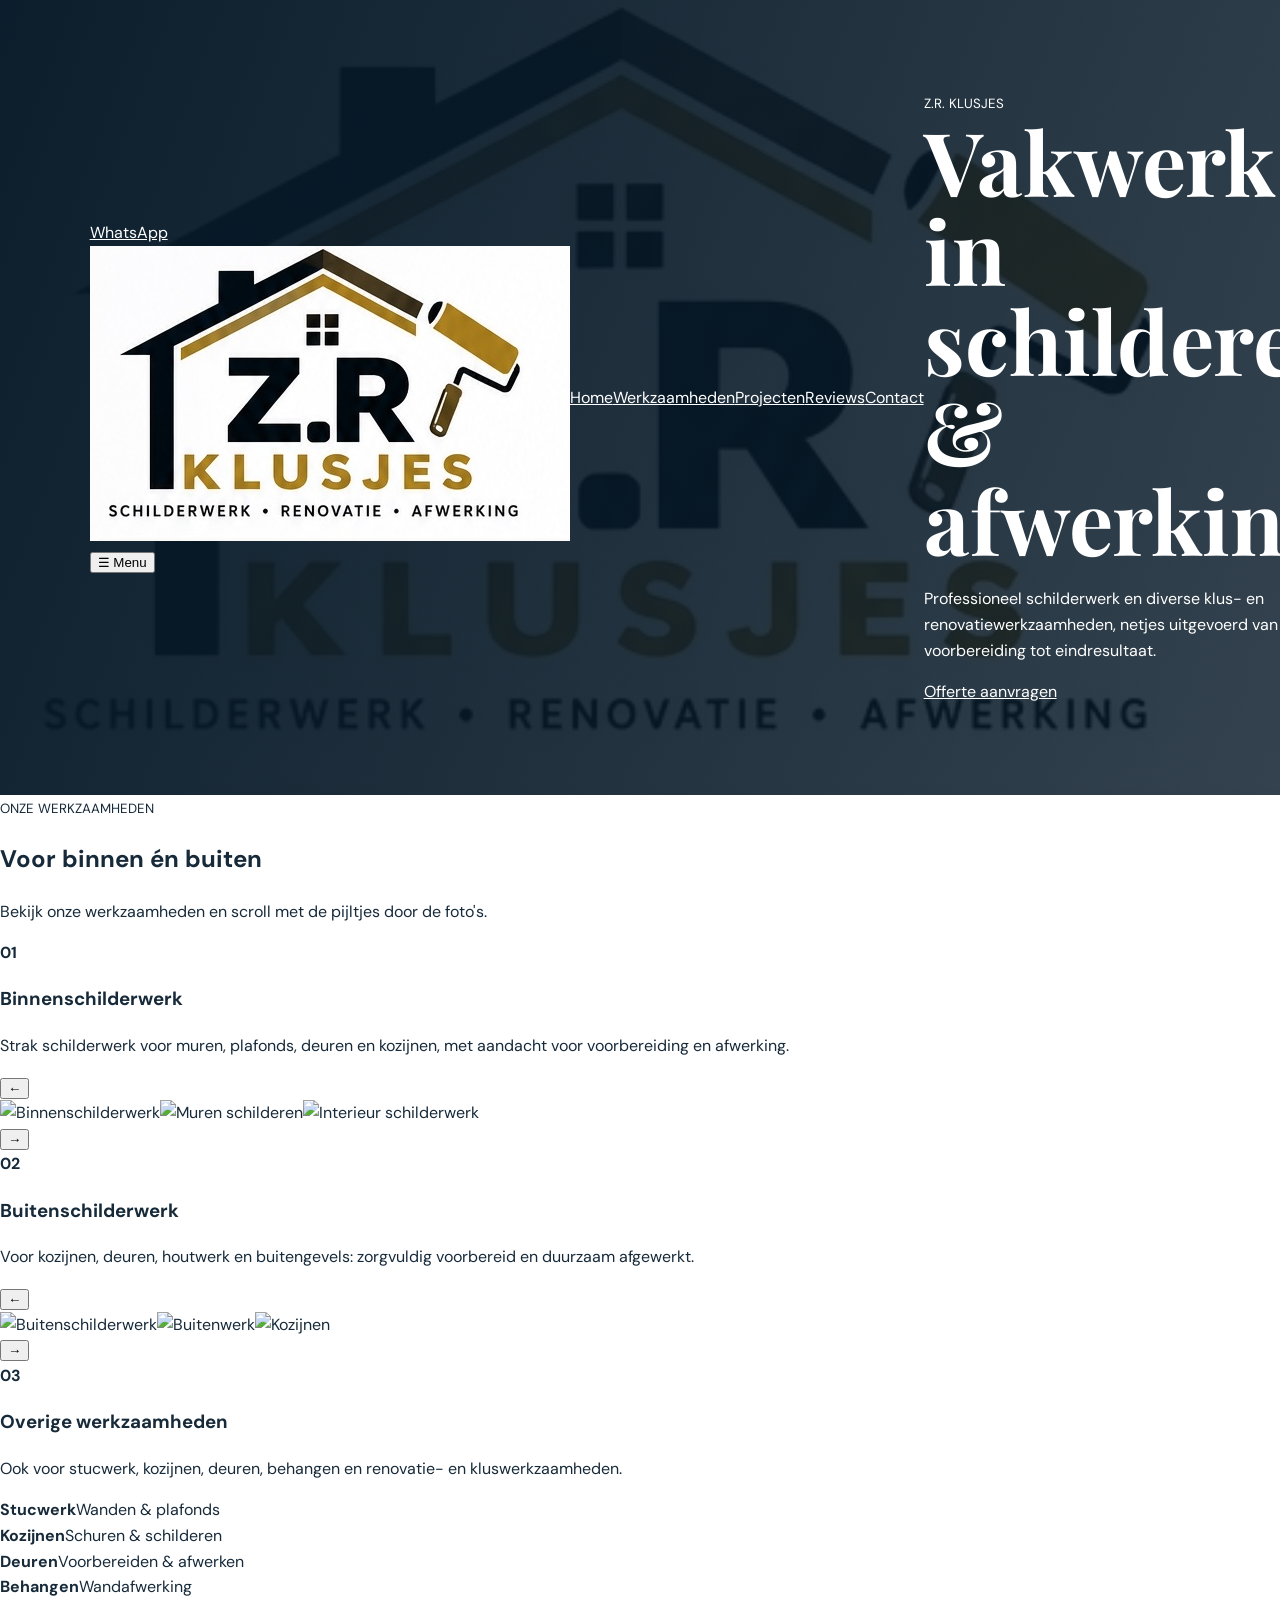
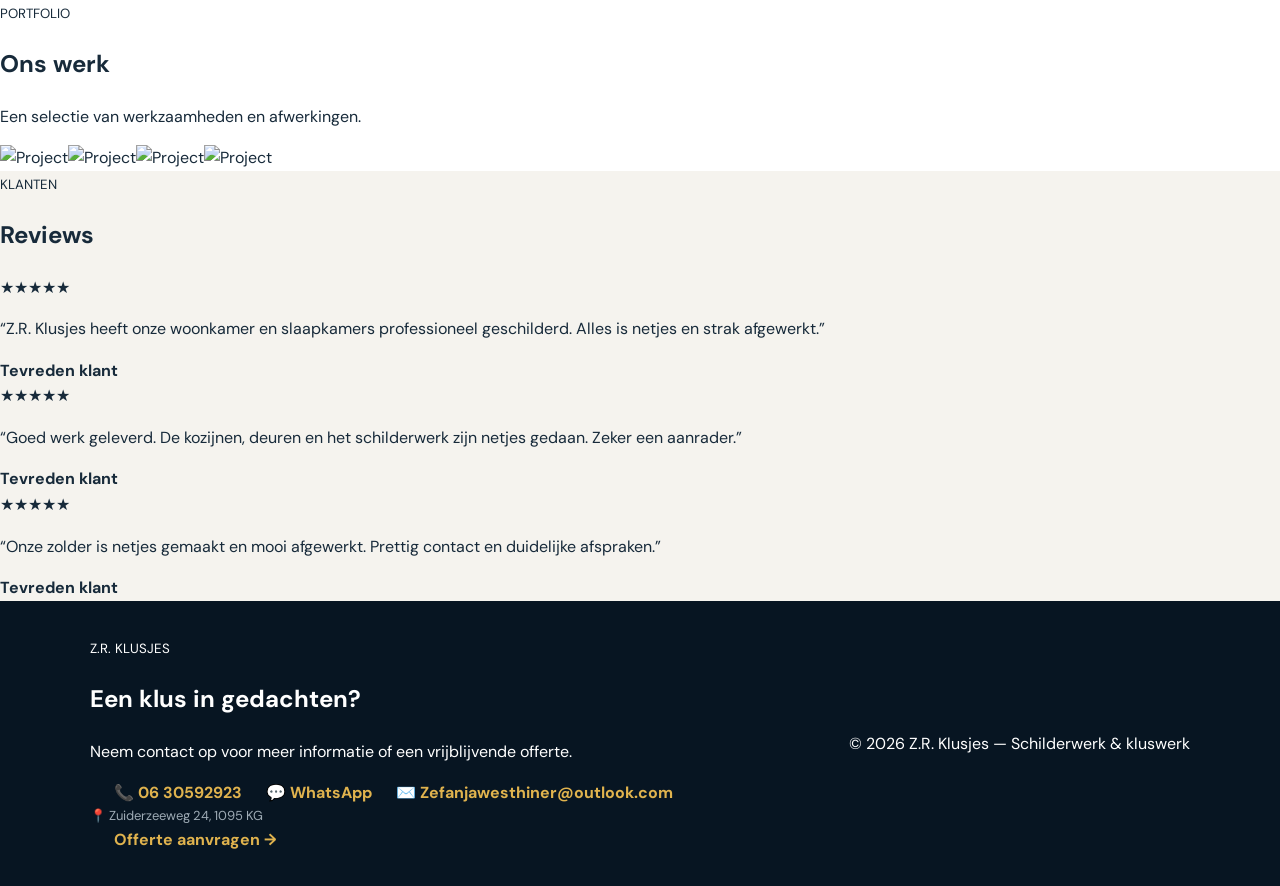
==== commit d26e723a: "Add files via upload" ====
--- a/index.html
+++ b/index.html
@@ -1,108 +1,31 @@
-<!-- NIEUWE ZR KLUSJES WEBSITE 20-09-2026 -->
 <!doctype html>
 <html lang="nl">
 <head>
 <meta charset="utf-8">
-<meta name="viewport" content="width=device-width, initial-scale=1">
-<title>title><title>TEST ZR KLUSJES 12345</title></title</title>
-<meta name="description" content="Z.R. Klusjes – professioneel schilderwerk, renovatie en afwerking. Vraag vrijblijvend een offerte aan.">
+<meta name="viewport" content="width=device-width,initial-scale=1">
+<title>Z.R. Klusjes | Schilderwerk & Kluswerk</title>
+<meta name="description" content="Z.R. Klusjes voor professioneel binnen- en buitenschilderwerk en diverse kluswerkzaamheden.">
 <link rel="stylesheet" href="styles.css">
 </head>
 <body>
-<header class="header">
-  <a class="logo" href="#home"><img src="logo-zr-klusjes.jpg" alt="Z.R. Klusjes"></a>
-  <nav>
-    <a href="#diensten">Diensten</a><a href="#werk">Ons werk</a><a href="#werkwijze">Werkwijze</a><a href="#reviews">Reviews</a><a href="#over">Over ons</a><a href="#contact">Contact</a>
-  </nav>
-  <a class="gold-btn small" href="#offerte">Offerte aanvragen</a>
+<header class="hero" id="home">
+<div class="topbar"><a class="wa" href="https://wa.me/31630592923">WhatsApp</a><img class="logo" src="logo-zr-klusjes.jpg" alt="Z.R. Klusjes"><button id="menuBtn" class="menuBtn">☰ <span>Menu</span></button></div>
+<nav id="menu" class="menu"><a href="#home">Home</a><a href="#werk">Werkzaamheden</a><a href="#projecten">Projecten</a><a href="#reviews">Reviews</a><a href="#contact">Contact</a></nav>
+<div class="heroText"><small>Z.R. KLUSJES</small><h1>Vakwerk in schilderen & afwerking</h1><p>Professioneel schilderwerk en diverse klus- en renovatiewerkzaamheden, netjes uitgevoerd van voorbereiding tot eindresultaat.</p><a class="button" href="https://wa.me/31630592923">Offerte aanvragen</a></div>
 </header>
-
 <main>
-<section id="home" class="hero">
-  <div class="hero-overlay"></div>
-  <div class="hero-content">
-    <p class="kicker">Z.R. KLUSJES • SCHILDERWERK • RENOVATIE</p>
-    <h1>Strak schilderwerk.<br><span>Netjes afgewerkt.</span></h1>
-    <p class="lead">Professioneel schilderwerk en renovatie voor woningen en bedrijfspanden. Van voorbereiding tot de laatste afwerking.</p>
-    <div class="buttons"><a class="gold-btn" href="#offerte">Vraag een offerte aan</a><a class="outline-btn" href="https://wa.me/31630592923">WhatsApp</a></div>
-    <div class="trust"><span>✓ Zorgvuldig voorbereid</span><span>✓ Nette afwerking</span><span>✓ Persoonlijk contact</span></div>
-  </div>
+<section class="intro"><small>ONZE WERKZAAMHEDEN</small><h2>Voor binnen én buiten</h2><p>Bekijk onze werkzaamheden en scroll met de pijltjes door de foto's.</p></section>
+<section id="werk" class="work">
+<article class="card"><div class="copy"><b>01</b><h3>Binnenschilderwerk</h3><p>Strak schilderwerk voor muren, plafonds, deuren en kozijnen, met aandacht voor voorbereiding en afwerking.</p></div><div class="slider"><button class="arrow prev">←</button><div class="track"><img src="https://images.unsplash.com/photo-1562259949-e8e7689d7828?auto=format&fit=crop&w=1200&q=85" alt="Binnenschilderwerk"><img src="https://images.unsplash.com/photo-1589939705384-5185137a7f0f?auto=format&fit=crop&w=1200&q=85" alt="Muren schilderen"><img src="https://images.unsplash.com/photo-1561214115-f2f134cc4912?auto=format&fit=crop&w=1200&q=85" alt="Interieur schilderwerk"></div><button class="arrow next">→</button></div></article>
+<article class="card"><div class="copy"><b>02</b><h3>Buitenschilderwerk</h3><p>Voor kozijnen, deuren, houtwerk en buitengevels: zorgvuldig voorbereid en duurzaam afgewerkt.</p></div><div class="slider"><button class="arrow prev">←</button><div class="track"><img src="https://images.unsplash.com/photo-1600566753190-17f0baa2a6c3?auto=format&fit=crop&w=1200&q=85" alt="Buitenschilderwerk"><img src="https://images.unsplash.com/photo-1600607687920-4e2a09cf159d?auto=format&fit=crop&w=1200&q=85" alt="Buitenwerk"><img src="https://images.unsplash.com/photo-1600585154340-be6161a56a0c?auto=format&fit=crop&w=1200&q=85" alt="Kozijnen"></div><button class="arrow next">→</button></div></article>
+<article class="card"><div class="copy"><b>03</b><h3>Overige werkzaamheden</h3><p>Ook voor stucwerk, kozijnen, deuren, behangen en renovatie- en kluswerkzaamheden.</p></div><div class="services"><div><strong>Stucwerk</strong><span>Wanden & plafonds</span></div><div><strong>Kozijnen</strong><span>Schuren & schilderen</span></div><div><strong>Deuren</strong><span>Voorbereiden & afwerken</span></div><div><strong>Behangen</strong><span>Wandafwerking</span></div></div></article>
 </section>
-
-<section id="diensten" class="section">
-  <div class="heading"><p class="kicker">WAT WIJ DOEN</p><h2>Onze diensten</h2><p>Professioneel uitgevoerd, van de eerste voorbereiding tot het netjes opleveren van de klus.</p></div>
-  <div class="service-grid">
-    <article><div class="service-icon">01</div><h3>Binnen- & buitenschilderwerk</h3><p>Strak schilderwerk voor woningen, ruimtes en bedrijfspanden.</p></article>
-    <article><div class="service-icon">02</div><h3>Deuren & kozijnen</h3><p>Schuren, voorbereiden, gronden en zorgvuldig aflakken.</p></article>
-    <article><div class="service-icon">03</div><h3>Muren & plafonds</h3><p>Sauswerk en een verzorgde wand- en plafondafwerking.</p></article>
-    <article><div class="service-icon">04</div><h3>Renovatie & herstel</h3><p>Ruimtes en onderdelen opknappen, herstellen en vernieuwen.</p></article>
-    <article><div class="service-icon">05</div><h3>Behangen & wandafwerking</h3><p>Voorbereiden en afwerken van wanden voor een strak resultaat.</p></article>
-    <article><div class="service-icon">06</div><h3>Algemeen kluswerk</h3><p>Praktische onderhouds- en afwerkingsklussen met één aanspreekpunt.</p></article>
-  </div>
-</section>
-
-<section id="werk" class="section dark">
-  <div class="heading"><p class="kicker">ONS WERK</p><h2>Vakwerk dat je kunt zien</h2><p>Hier kunnen jouw eigen voor- en nafoto's van projecten komen. We gebruiken bewust geen stockfoto's als vervanging voor jouw werk.</p></div>
-  <div class="portfolio">
-    <div class="portfolio-card"><span>Schilderwerk</span><b>Wanden & ruimtes</b><small>Eigen projectfoto toevoegen</small></div>
-    <div class="portfolio-card"><span>Houtwerk</span><b>Deuren & kozijnen</b><small>Eigen projectfoto toevoegen</small></div>
-    <div class="portfolio-card"><span>Renovatie</span><b>Ruimtes opknappen</b><small>Eigen projectfoto toevoegen</small></div>
-  </div>
-</section>
-
-<section id="werkwijze" class="section">
-  <div class="heading"><p class="kicker">ZO WERKEN WIJ</p><h2>Van aanvraag tot oplevering</h2></div>
-  <div class="steps">
-    <div><b>01</b><h3>Contact</h3><p>Je vertelt wat er moet gebeuren en kunt foto's van de klus sturen.</p></div>
-    <div><b>02</b><h3>Offerte</h3><p>We bespreken de werkzaamheden en maken een duidelijke offerte.</p></div>
-    <div><b>03</b><h3>Voorbereiding</h3><p>Afdekken, afplakken, schuren en alle nodige voorbereidingen.</p></div>
-    <div><b>04</b><h3>Uitvoering</h3><p>Het werk wordt zorgvuldig uitgevoerd met aandacht voor de details.</p></div>
-    <div><b>05</b><h3>Oplevering</h3><p>We controleren het resultaat en leveren de werkplek netjes op.</p></div>
-  </div>
-</section>
-
-<section id="reviews" class="section reviews">
-  <div class="heading"><p class="kicker">KLANTREVIEWS</p><h2>Ervaringen van klanten</h2></div>
-  <div class="review-grid">
-    <blockquote><div class="stars">★★★★★</div><p>“Z.R. Klusjes heeft netjes en professioneel gewerkt. De ruimtes zijn strak geschilderd en alles is verzorgd achtergelaten.”</p><strong>Klantreview</strong></blockquote>
-    <blockquote><div class="stars">★★★★★</div><p>“Goede communicatie, netjes gewerkt en oog voor de afwerking. Zeker een aanrader.”</p><strong>Klantreview</strong></blockquote>
-    <blockquote><div class="stars">★★★★★</div><p>“Prettig contact en een nette oplevering. Het eindresultaat ziet er verzorgd uit.”</p><strong>Klantreview</strong></blockquote>
-  </div>
-</section>
-
-<section id="over" class="section about">
-  <div><p class="kicker">OVER Z.R. KLUSJES</p><h2>Betrouwbaar vakwerk met oog voor detail.</h2></div>
-  <div><p>Bij Z.R. Klusjes staan vakmanschap, betrouwbaarheid en een nette afwerking centraal. We nemen de voorbereiding serieus en werken zorgvuldig aan ieder project.</p><p>Of het nu gaat om schilderwerk, deuren en kozijnen, wandafwerking of renovatie: we denken mee over de juiste aanpak en zorgen voor een verzorgd eindresultaat.</p></div>
-</section>
-
-<section id="offerte" class="section quote">
-  <div class="quote-inner">
-    <div><p class="kicker">VRIJBLIJVENDE OFFERTE</p><h2>Klaar om je klus aan te pakken?</h2><p>Vertel kort wat er moet gebeuren. Voor een betere inschatting kun je foto's meesturen via WhatsApp.</p><a class="outline-btn" href="https://wa.me/31630592923">Stuur foto's via WhatsApp</a></div>
-    <form id="quoteForm">
-      <input name="naam" placeholder="Naam" required><input name="telefoon" placeholder="Telefoonnummer" required>
-      <input name="email" type="email" placeholder="E-mailadres"><input name="adres" placeholder="Adres">
-      <textarea name="werk" placeholder="Welke werkzaamheden wil je laten uitvoeren?" required></textarea>
-      <button class="gold-btn" type="submit">Offerte aanvragen</button>
-    </form>
-  </div>
-</section>
-
-<section id="contact" class="section contact">
-  <div class="heading"><p class="kicker">CONTACT</p><h2>Neem contact op</h2></div>
-  <div class="contact-grid">
-    <a href="tel:0630592923"><span>TELEFOON</span><b>06 30592923</b></a>
-    <a href="mailto:Zefanjawesthiner@outlook.com"><span>E-MAIL</span><b>Zefanjawesthiner@outlook.com</b></a>
-    <div><span>ADRES</span><b>Zuiderzeeweg 24<br>1095 KG</b></div>
-  </div>
-</section>
+<section id="projecten" class="projects"><small>PORTFOLIO</small><h2>Ons werk</h2><p>Een selectie van werkzaamheden en afwerkingen.</p><div class="grid"><img src="https://images.unsplash.com/photo-1600566753086-00f18fb6b3ea?auto=format&fit=crop&w=1000&q=85" alt="Project"><img src="https://images.unsplash.com/photo-1600607688969-a5bfcd646154?auto=format&fit=crop&w=1000&q=85" alt="Project"><img src="https://images.unsplash.com/photo-1600210492486-724fe5c67fb0?auto=format&fit=crop&w=1000&q=85" alt="Project"><img src="https://images.unsplash.com/photo-1600607687920-4e2a09cf159d?auto=format&fit=crop&w=1000&q=85" alt="Project"></div></section>
+<section id="reviews" class="reviews"><small>KLANTEN</small><h2>Reviews</h2><div class="reviewGrid"><article><div>★★★★★</div><p>“Z.R. Klusjes heeft onze woonkamer en slaapkamers professioneel geschilderd. Alles is netjes en strak afgewerkt.”</p><b>Tevreden klant</b></article><article><div>★★★★★</div><p>“Goed werk geleverd. De kozijnen, deuren en het schilderwerk zijn netjes gedaan. Zeker een aanrader.”</p><b>Tevreden klant</b></article><article><div>★★★★★</div><p>“Onze zolder is netjes gemaakt en mooi afgewerkt. Prettig contact en duidelijke afspraken.”</p><b>Tevreden klant</b></article></div></section>
 </main>
-
-<footer><div><strong>Z.R. KLUSJES</strong><span>Schilderwerk • Renovatie • Afwerking</span></div><div><a href="tel:0630592923">Bellen</a><a href="https://wa.me/31630592923">WhatsApp</a><a href="#offerte">Offerte</a></div></footer>
+<footer id="contact"><div class="footer"><div><small>Z.R. KLUSJES</small><h2>Een klus in gedachten?</h2><p>Neem contact op voor meer informatie of een vrijblijvende offerte.</p></div><div class="contact"><a href="tel:+31630592923">📞 06 30592923</a><a href="https://wa.me/31630592923">💬 WhatsApp</a><a href="mailto:Zefanjawesthiner@outlook.com">✉️ Zefanjawesthiner@outlook.com</a><span>📍 Zuiderzeeweg 24, 1095 KG</span></div><a class="button light" href="https://wa.me/31630592923">Offerte aanvragen →</a></div><div class="copyFoot">© 2026 Z.R. Klusjes — Schilderwerk & kluswerk</div></footer>
 <script>
-document.getElementById('quoteForm').addEventListener('submit', function(e){
- e.preventDefault(); const f=new FormData(this);
- const body=encodeURIComponent('Naam: '+f.get('naam')+'\nTelefoon: '+f.get('telefoon')+'\nE-mail: '+f.get('email')+'\nAdres: '+f.get('adres')+'\n\nWerkzaamheden:\n'+f.get('werk'));
- location.href='mailto:Zefanjawesthiner@outlook.com?subject='+encodeURIComponent('Offerte aanvraag - '+f.get('naam'))+'&body='+body;
-});
+document.querySelectorAll('.card').forEach(c=>{let t=c.querySelector('.track'),n=c.querySelector('.next'),p=c.querySelector('.prev');if(t){n.onclick=()=>t.scrollBy({left:t.clientWidth*.9,behavior:'smooth'});p.onclick=()=>t.scrollBy({left:-t.clientWidth*.9,behavior:'smooth'});}});let b=document.getElementById('menuBtn'),m=document.getElementById('menu');b.onclick=()=>m.classList.toggle('open');m.querySelectorAll('a').forEach(a=>a.onclick=()=>m.classList.remove('open'));
 </script>
-</body></html>
+</body>
+</html>
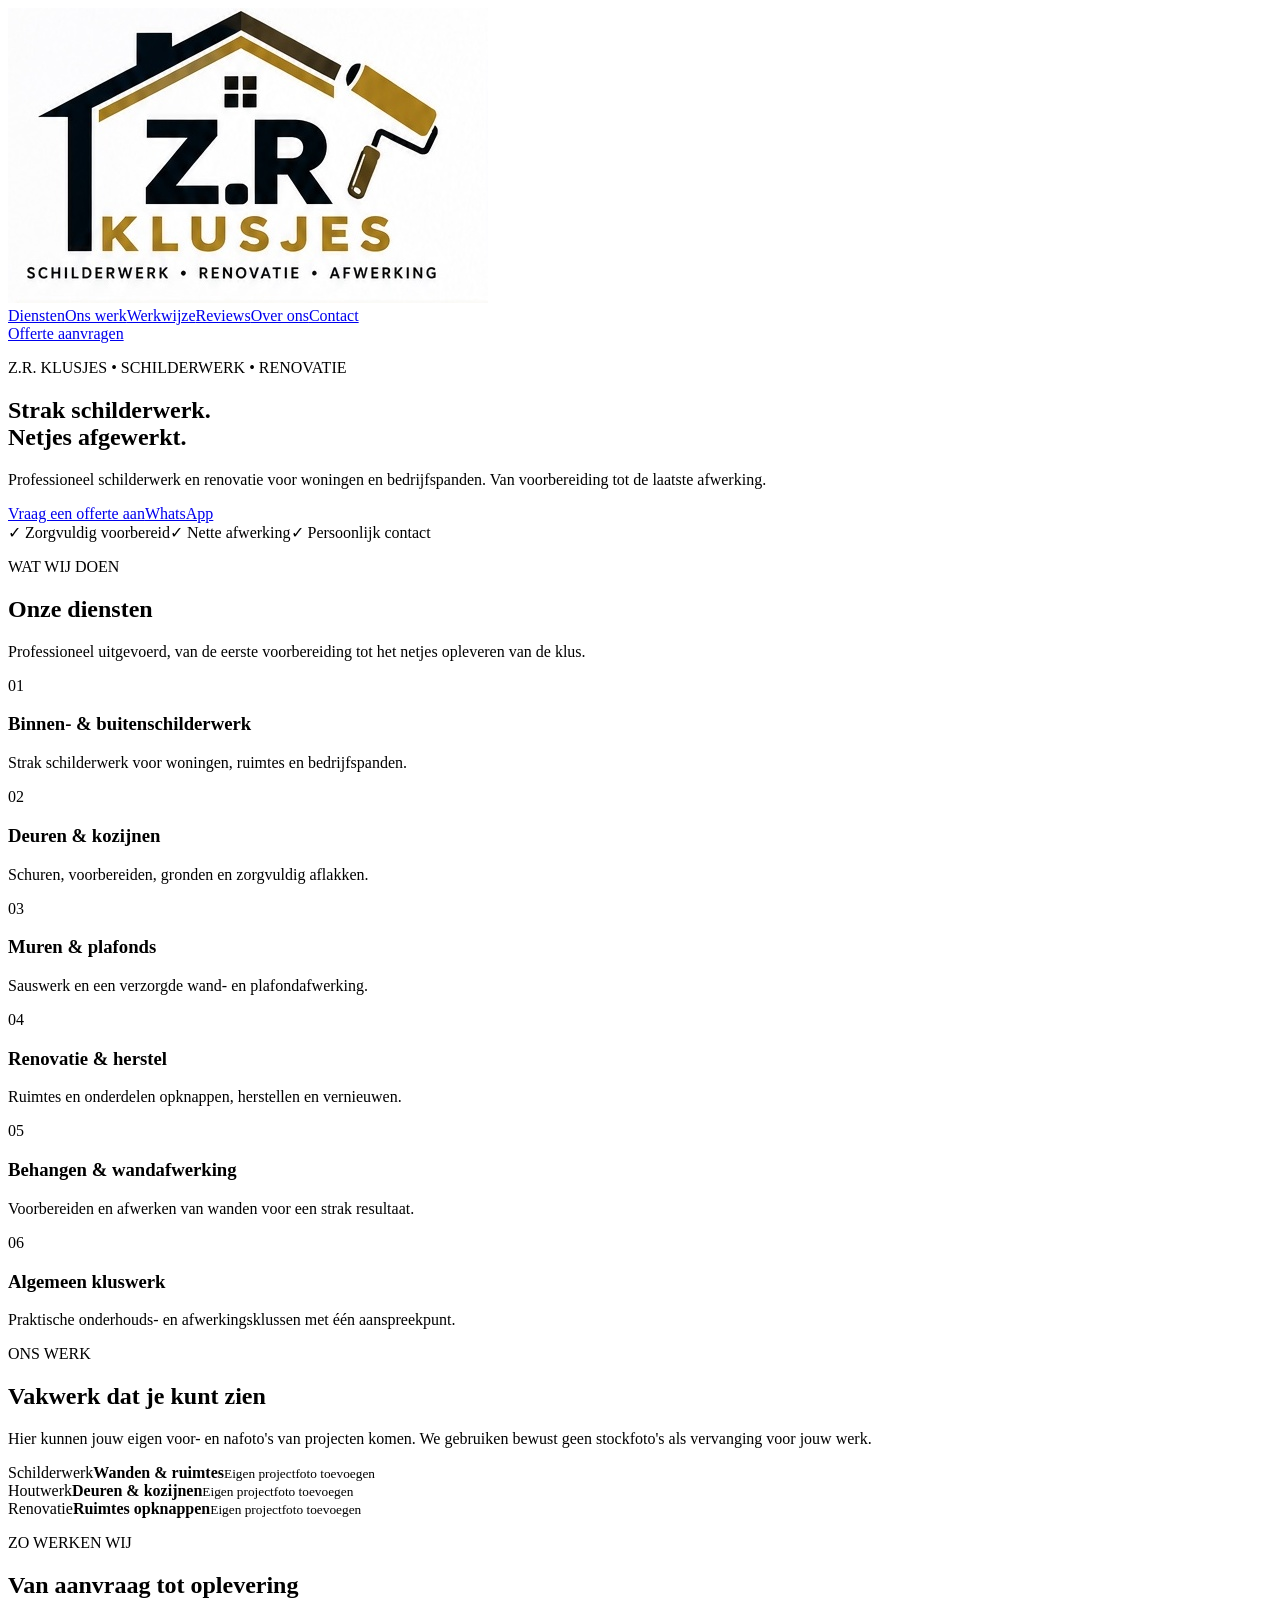
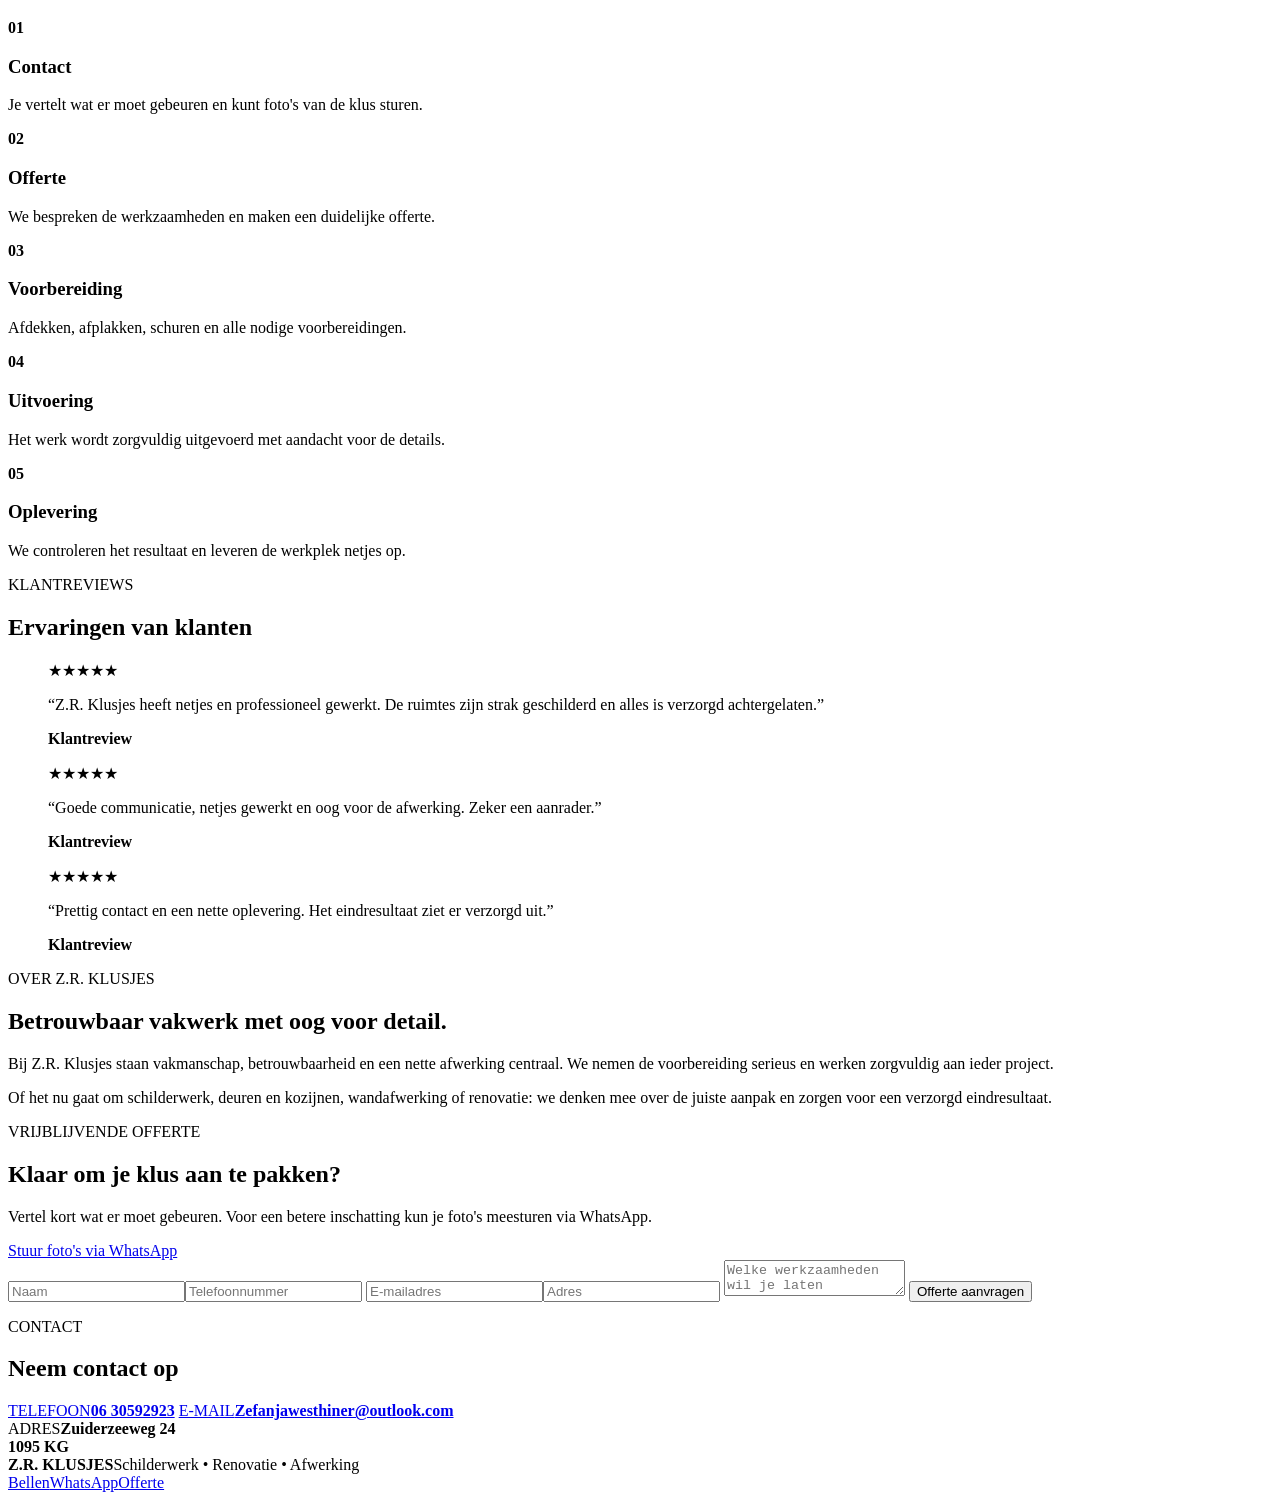
==== commit 17a051ed: "Update and rename index 2.html to index.html" ====
--- a/index.html
+++ b/index.html
@@ -1,31 +1,108 @@
+<!-- NIEUWE ZR KLUSJES WEBSITE 20-09-2026 -->
 <!doctype html>
 <html lang="nl">
 <head>
 <meta charset="utf-8">
-<meta name="viewport" content="width=device-width,initial-scale=1">
-<title>Z.R. Klusjes | Schilderwerk & Kluswerk</title>
-<meta name="description" content="Z.R. Klusjes voor professioneel binnen- en buitenschilderwerk en diverse kluswerkzaamheden.">
+<meta name="viewport" content="width=device-width, initial-scale=1">
+<title>title><title>TEST ZR KLUSJES 12345</title></title</title>
+<meta name="description" content="Z.R. Klusjes – professioneel schilderwerk, renovatie en afwerking. Vraag vrijblijvend een offerte aan.">
 <link rel="stylesheet" href="styles.css">
 </head>
 <body>
-<header class="hero" id="home">
-<div class="topbar"><a class="wa" href="https://wa.me/31630592923">WhatsApp</a><img class="logo" src="logo-zr-klusjes.jpg" alt="Z.R. Klusjes"><button id="menuBtn" class="menuBtn">☰ <span>Menu</span></button></div>
-<nav id="menu" class="menu"><a href="#home">Home</a><a href="#werk">Werkzaamheden</a><a href="#projecten">Projecten</a><a href="#reviews">Reviews</a><a href="#contact">Contact</a></nav>
-<div class="heroText"><small>Z.R. KLUSJES</small><h1>Vakwerk in schilderen & afwerking</h1><p>Professioneel schilderwerk en diverse klus- en renovatiewerkzaamheden, netjes uitgevoerd van voorbereiding tot eindresultaat.</p><a class="button" href="https://wa.me/31630592923">Offerte aanvragen</a></div>
+<header class="header">
+  <a class="logo" href="#home"><img src="logo-zr-klusjes.jpg" alt="Z.R. Klusjes"></a>
+  <nav>
+    <a href="#diensten">Diensten</a><a href="#werk">Ons werk</a><a href="#werkwijze">Werkwijze</a><a href="#reviews">Reviews</a><a href="#over">Over ons</a><a href="#contact">Contact</a>
+  </nav>
+  <a class="gold-btn small" href="#offerte">Offerte aanvragen</a>
 </header>
+
 <main>
-<section class="intro"><small>ONZE WERKZAAMHEDEN</small><h2>Voor binnen én buiten</h2><p>Bekijk onze werkzaamheden en scroll met de pijltjes door de foto's.</p></section>
-<section id="werk" class="work">
-<article class="card"><div class="copy"><b>01</b><h3>Binnenschilderwerk</h3><p>Strak schilderwerk voor muren, plafonds, deuren en kozijnen, met aandacht voor voorbereiding en afwerking.</p></div><div class="slider"><button class="arrow prev">←</button><div class="track"><img src="https://images.unsplash.com/photo-1562259949-e8e7689d7828?auto=format&fit=crop&w=1200&q=85" alt="Binnenschilderwerk"><img src="https://images.unsplash.com/photo-1589939705384-5185137a7f0f?auto=format&fit=crop&w=1200&q=85" alt="Muren schilderen"><img src="https://images.unsplash.com/photo-1561214115-f2f134cc4912?auto=format&fit=crop&w=1200&q=85" alt="Interieur schilderwerk"></div><button class="arrow next">→</button></div></article>
-<article class="card"><div class="copy"><b>02</b><h3>Buitenschilderwerk</h3><p>Voor kozijnen, deuren, houtwerk en buitengevels: zorgvuldig voorbereid en duurzaam afgewerkt.</p></div><div class="slider"><button class="arrow prev">←</button><div class="track"><img src="https://images.unsplash.com/photo-1600566753190-17f0baa2a6c3?auto=format&fit=crop&w=1200&q=85" alt="Buitenschilderwerk"><img src="https://images.unsplash.com/photo-1600607687920-4e2a09cf159d?auto=format&fit=crop&w=1200&q=85" alt="Buitenwerk"><img src="https://images.unsplash.com/photo-1600585154340-be6161a56a0c?auto=format&fit=crop&w=1200&q=85" alt="Kozijnen"></div><button class="arrow next">→</button></div></article>
-<article class="card"><div class="copy"><b>03</b><h3>Overige werkzaamheden</h3><p>Ook voor stucwerk, kozijnen, deuren, behangen en renovatie- en kluswerkzaamheden.</p></div><div class="services"><div><strong>Stucwerk</strong><span>Wanden & plafonds</span></div><div><strong>Kozijnen</strong><span>Schuren & schilderen</span></div><div><strong>Deuren</strong><span>Voorbereiden & afwerken</span></div><div><strong>Behangen</strong><span>Wandafwerking</span></div></div></article>
+<section id="home" class="hero">
+  <div class="hero-overlay"></div>
+  <div class="hero-content">
+    <p class="kicker">Z.R. KLUSJES • SCHILDERWERK • RENOVATIE</p>
+    <h1>Strak schilderwerk.<br><span>Netjes afgewerkt.</span></h1>
+    <p class="lead">Professioneel schilderwerk en renovatie voor woningen en bedrijfspanden. Van voorbereiding tot de laatste afwerking.</p>
+    <div class="buttons"><a class="gold-btn" href="#offerte">Vraag een offerte aan</a><a class="outline-btn" href="https://wa.me/31630592923">WhatsApp</a></div>
+    <div class="trust"><span>✓ Zorgvuldig voorbereid</span><span>✓ Nette afwerking</span><span>✓ Persoonlijk contact</span></div>
+  </div>
 </section>
-<section id="projecten" class="projects"><small>PORTFOLIO</small><h2>Ons werk</h2><p>Een selectie van werkzaamheden en afwerkingen.</p><div class="grid"><img src="https://images.unsplash.com/photo-1600566753086-00f18fb6b3ea?auto=format&fit=crop&w=1000&q=85" alt="Project"><img src="https://images.unsplash.com/photo-1600607688969-a5bfcd646154?auto=format&fit=crop&w=1000&q=85" alt="Project"><img src="https://images.unsplash.com/photo-1600210492486-724fe5c67fb0?auto=format&fit=crop&w=1000&q=85" alt="Project"><img src="https://images.unsplash.com/photo-1600607687920-4e2a09cf159d?auto=format&fit=crop&w=1000&q=85" alt="Project"></div></section>
-<section id="reviews" class="reviews"><small>KLANTEN</small><h2>Reviews</h2><div class="reviewGrid"><article><div>★★★★★</div><p>“Z.R. Klusjes heeft onze woonkamer en slaapkamers professioneel geschilderd. Alles is netjes en strak afgewerkt.”</p><b>Tevreden klant</b></article><article><div>★★★★★</div><p>“Goed werk geleverd. De kozijnen, deuren en het schilderwerk zijn netjes gedaan. Zeker een aanrader.”</p><b>Tevreden klant</b></article><article><div>★★★★★</div><p>“Onze zolder is netjes gemaakt en mooi afgewerkt. Prettig contact en duidelijke afspraken.”</p><b>Tevreden klant</b></article></div></section>
+
+<section id="diensten" class="section">
+  <div class="heading"><p class="kicker">WAT WIJ DOEN</p><h2>Onze diensten</h2><p>Professioneel uitgevoerd, van de eerste voorbereiding tot het netjes opleveren van de klus.</p></div>
+  <div class="service-grid">
+    <article><div class="service-icon">01</div><h3>Binnen- & buitenschilderwerk</h3><p>Strak schilderwerk voor woningen, ruimtes en bedrijfspanden.</p></article>
+    <article><div class="service-icon">02</div><h3>Deuren & kozijnen</h3><p>Schuren, voorbereiden, gronden en zorgvuldig aflakken.</p></article>
+    <article><div class="service-icon">03</div><h3>Muren & plafonds</h3><p>Sauswerk en een verzorgde wand- en plafondafwerking.</p></article>
+    <article><div class="service-icon">04</div><h3>Renovatie & herstel</h3><p>Ruimtes en onderdelen opknappen, herstellen en vernieuwen.</p></article>
+    <article><div class="service-icon">05</div><h3>Behangen & wandafwerking</h3><p>Voorbereiden en afwerken van wanden voor een strak resultaat.</p></article>
+    <article><div class="service-icon">06</div><h3>Algemeen kluswerk</h3><p>Praktische onderhouds- en afwerkingsklussen met één aanspreekpunt.</p></article>
+  </div>
+</section>
+
+<section id="werk" class="section dark">
+  <div class="heading"><p class="kicker">ONS WERK</p><h2>Vakwerk dat je kunt zien</h2><p>Hier kunnen jouw eigen voor- en nafoto's van projecten komen. We gebruiken bewust geen stockfoto's als vervanging voor jouw werk.</p></div>
+  <div class="portfolio">
+    <div class="portfolio-card"><span>Schilderwerk</span><b>Wanden & ruimtes</b><small>Eigen projectfoto toevoegen</small></div>
+    <div class="portfolio-card"><span>Houtwerk</span><b>Deuren & kozijnen</b><small>Eigen projectfoto toevoegen</small></div>
+    <div class="portfolio-card"><span>Renovatie</span><b>Ruimtes opknappen</b><small>Eigen projectfoto toevoegen</small></div>
+  </div>
+</section>
+
+<section id="werkwijze" class="section">
+  <div class="heading"><p class="kicker">ZO WERKEN WIJ</p><h2>Van aanvraag tot oplevering</h2></div>
+  <div class="steps">
+    <div><b>01</b><h3>Contact</h3><p>Je vertelt wat er moet gebeuren en kunt foto's van de klus sturen.</p></div>
+    <div><b>02</b><h3>Offerte</h3><p>We bespreken de werkzaamheden en maken een duidelijke offerte.</p></div>
+    <div><b>03</b><h3>Voorbereiding</h3><p>Afdekken, afplakken, schuren en alle nodige voorbereidingen.</p></div>
+    <div><b>04</b><h3>Uitvoering</h3><p>Het werk wordt zorgvuldig uitgevoerd met aandacht voor de details.</p></div>
+    <div><b>05</b><h3>Oplevering</h3><p>We controleren het resultaat en leveren de werkplek netjes op.</p></div>
+  </div>
+</section>
+
+<section id="reviews" class="section reviews">
+  <div class="heading"><p class="kicker">KLANTREVIEWS</p><h2>Ervaringen van klanten</h2></div>
+  <div class="review-grid">
+    <blockquote><div class="stars">★★★★★</div><p>“Z.R. Klusjes heeft netjes en professioneel gewerkt. De ruimtes zijn strak geschilderd en alles is verzorgd achtergelaten.”</p><strong>Klantreview</strong></blockquote>
+    <blockquote><div class="stars">★★★★★</div><p>“Goede communicatie, netjes gewerkt en oog voor de afwerking. Zeker een aanrader.”</p><strong>Klantreview</strong></blockquote>
+    <blockquote><div class="stars">★★★★★</div><p>“Prettig contact en een nette oplevering. Het eindresultaat ziet er verzorgd uit.”</p><strong>Klantreview</strong></blockquote>
+  </div>
+</section>
+
+<section id="over" class="section about">
+  <div><p class="kicker">OVER Z.R. KLUSJES</p><h2>Betrouwbaar vakwerk met oog voor detail.</h2></div>
+  <div><p>Bij Z.R. Klusjes staan vakmanschap, betrouwbaarheid en een nette afwerking centraal. We nemen de voorbereiding serieus en werken zorgvuldig aan ieder project.</p><p>Of het nu gaat om schilderwerk, deuren en kozijnen, wandafwerking of renovatie: we denken mee over de juiste aanpak en zorgen voor een verzorgd eindresultaat.</p></div>
+</section>
+
+<section id="offerte" class="section quote">
+  <div class="quote-inner">
+    <div><p class="kicker">VRIJBLIJVENDE OFFERTE</p><h2>Klaar om je klus aan te pakken?</h2><p>Vertel kort wat er moet gebeuren. Voor een betere inschatting kun je foto's meesturen via WhatsApp.</p><a class="outline-btn" href="https://wa.me/31630592923">Stuur foto's via WhatsApp</a></div>
+    <form id="quoteForm">
+      <input name="naam" placeholder="Naam" required><input name="telefoon" placeholder="Telefoonnummer" required>
+      <input name="email" type="email" placeholder="E-mailadres"><input name="adres" placeholder="Adres">
+      <textarea name="werk" placeholder="Welke werkzaamheden wil je laten uitvoeren?" required></textarea>
+      <button class="gold-btn" type="submit">Offerte aanvragen</button>
+    </form>
+  </div>
+</section>
+
+<section id="contact" class="section contact">
+  <div class="heading"><p class="kicker">CONTACT</p><h2>Neem contact op</h2></div>
+  <div class="contact-grid">
+    <a href="tel:0630592923"><span>TELEFOON</span><b>06 30592923</b></a>
+    <a href="mailto:Zefanjawesthiner@outlook.com"><span>E-MAIL</span><b>Zefanjawesthiner@outlook.com</b></a>
+    <div><span>ADRES</span><b>Zuiderzeeweg 24<br>1095 KG</b></div>
+  </div>
+</section>
 </main>
-<footer id="contact"><div class="footer"><div><small>Z.R. KLUSJES</small><h2>Een klus in gedachten?</h2><p>Neem contact op voor meer informatie of een vrijblijvende offerte.</p></div><div class="contact"><a href="tel:+31630592923">📞 06 30592923</a><a href="https://wa.me/31630592923">💬 WhatsApp</a><a href="mailto:Zefanjawesthiner@outlook.com">✉️ Zefanjawesthiner@outlook.com</a><span>📍 Zuiderzeeweg 24, 1095 KG</span></div><a class="button light" href="https://wa.me/31630592923">Offerte aanvragen →</a></div><div class="copyFoot">© 2026 Z.R. Klusjes — Schilderwerk & kluswerk</div></footer>
+
+<footer><div><strong>Z.R. KLUSJES</strong><span>Schilderwerk • Renovatie • Afwerking</span></div><div><a href="tel:0630592923">Bellen</a><a href="https://wa.me/31630592923">WhatsApp</a><a href="#offerte">Offerte</a></div></footer>
 <script>
-document.querySelectorAll('.card').forEach(c=>{let t=c.querySelector('.track'),n=c.querySelector('.next'),p=c.querySelector('.prev');if(t){n.onclick=()=>t.scrollBy({left:t.clientWidth*.9,behavior:'smooth'});p.onclick=()=>t.scrollBy({left:-t.clientWidth*.9,behavior:'smooth'});}});let b=document.getElementById('menuBtn'),m=document.getElementById('menu');b.onclick=()=>m.classList.toggle('open');m.querySelectorAll('a').forEach(a=>a.onclick=()=>m.classList.remove('open'));
+document.getElementById('quoteForm').addEventListener('submit', function(e){
+ e.preventDefault(); const f=new FormData(this);
+ const body=encodeURIComponent('Naam: '+f.get('naam')+'\nTelefoon: '+f.get('telefoon')+'\nE-mail: '+f.get('email')+'\nAdres: '+f.get('adres')+'\n\nWerkzaamheden:\n'+f.get('werk'));
+ location.href='mailto:Zefanjawesthiner@outlook.com?subject='+encodeURIComponent('Offerte aanvraag - '+f.get('naam'))+'&body='+body;
+});
 </script>
-</body>
-</html>
+</body></html>
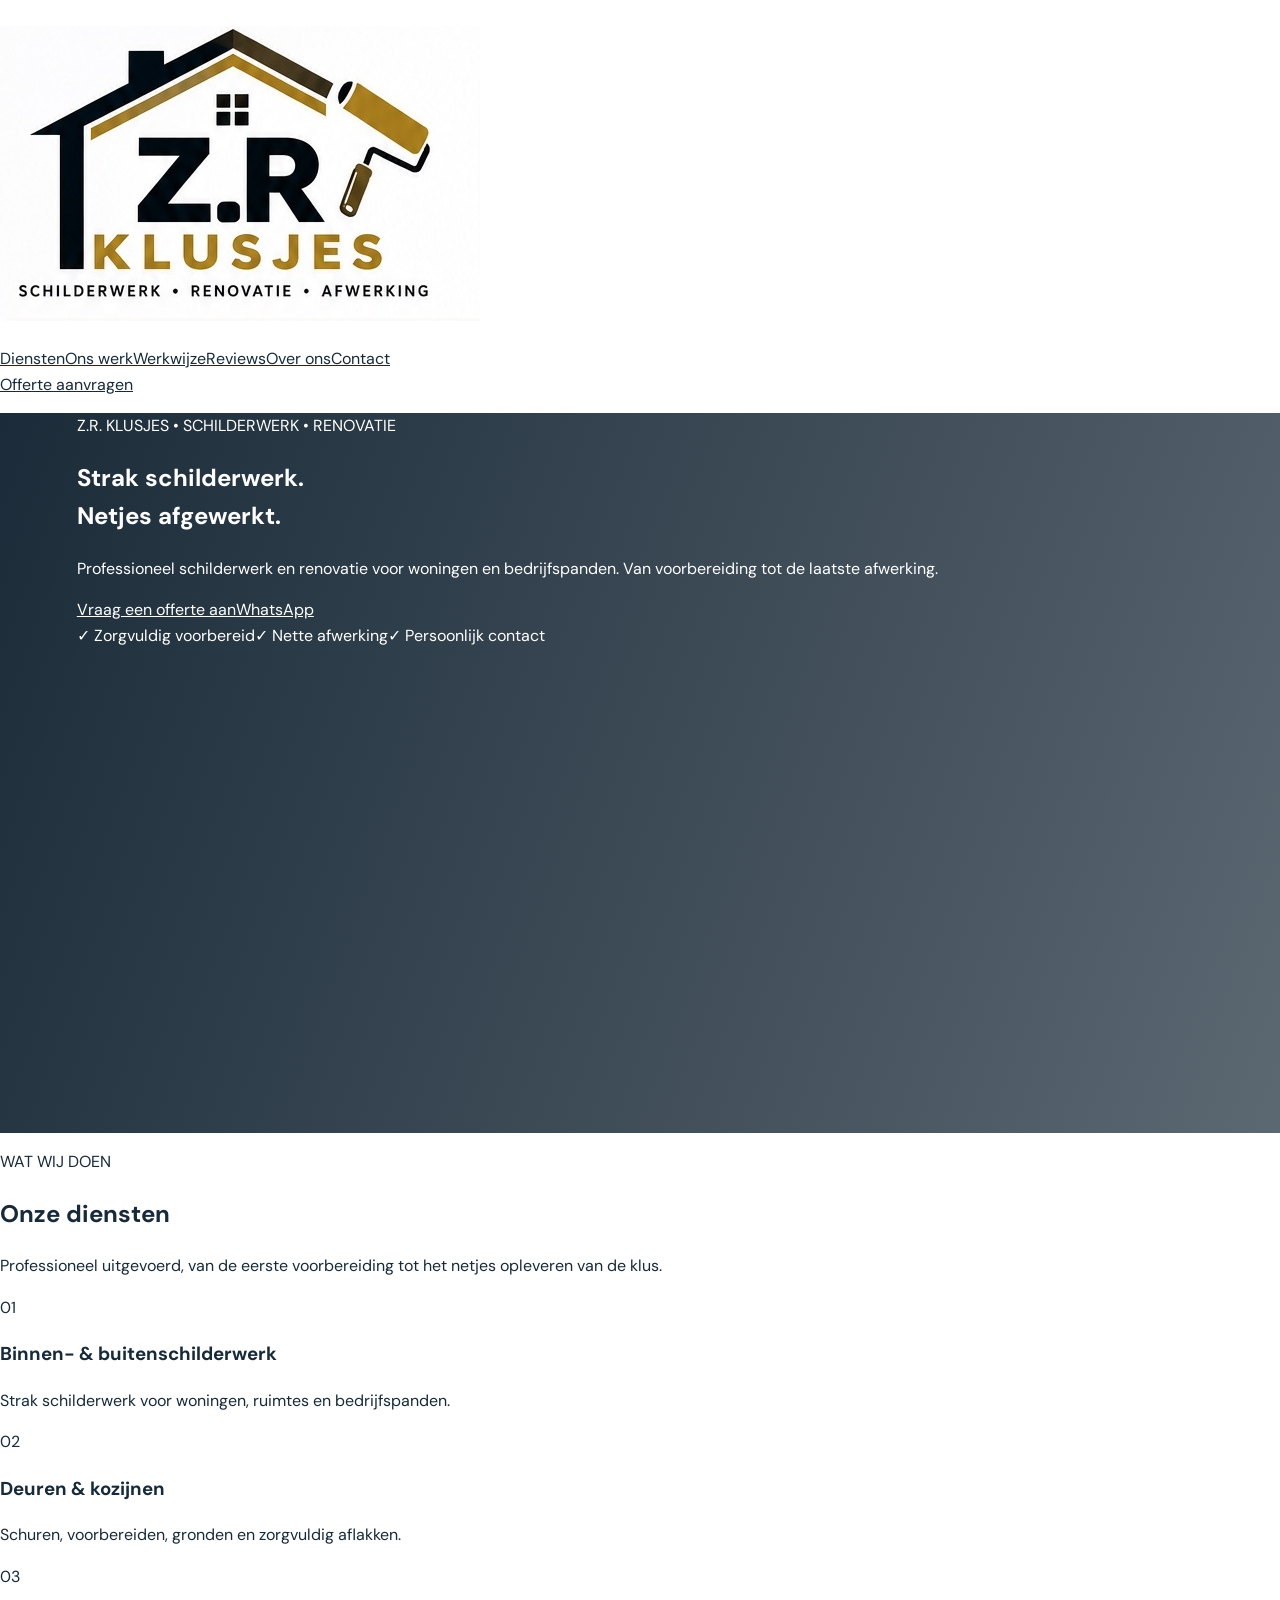
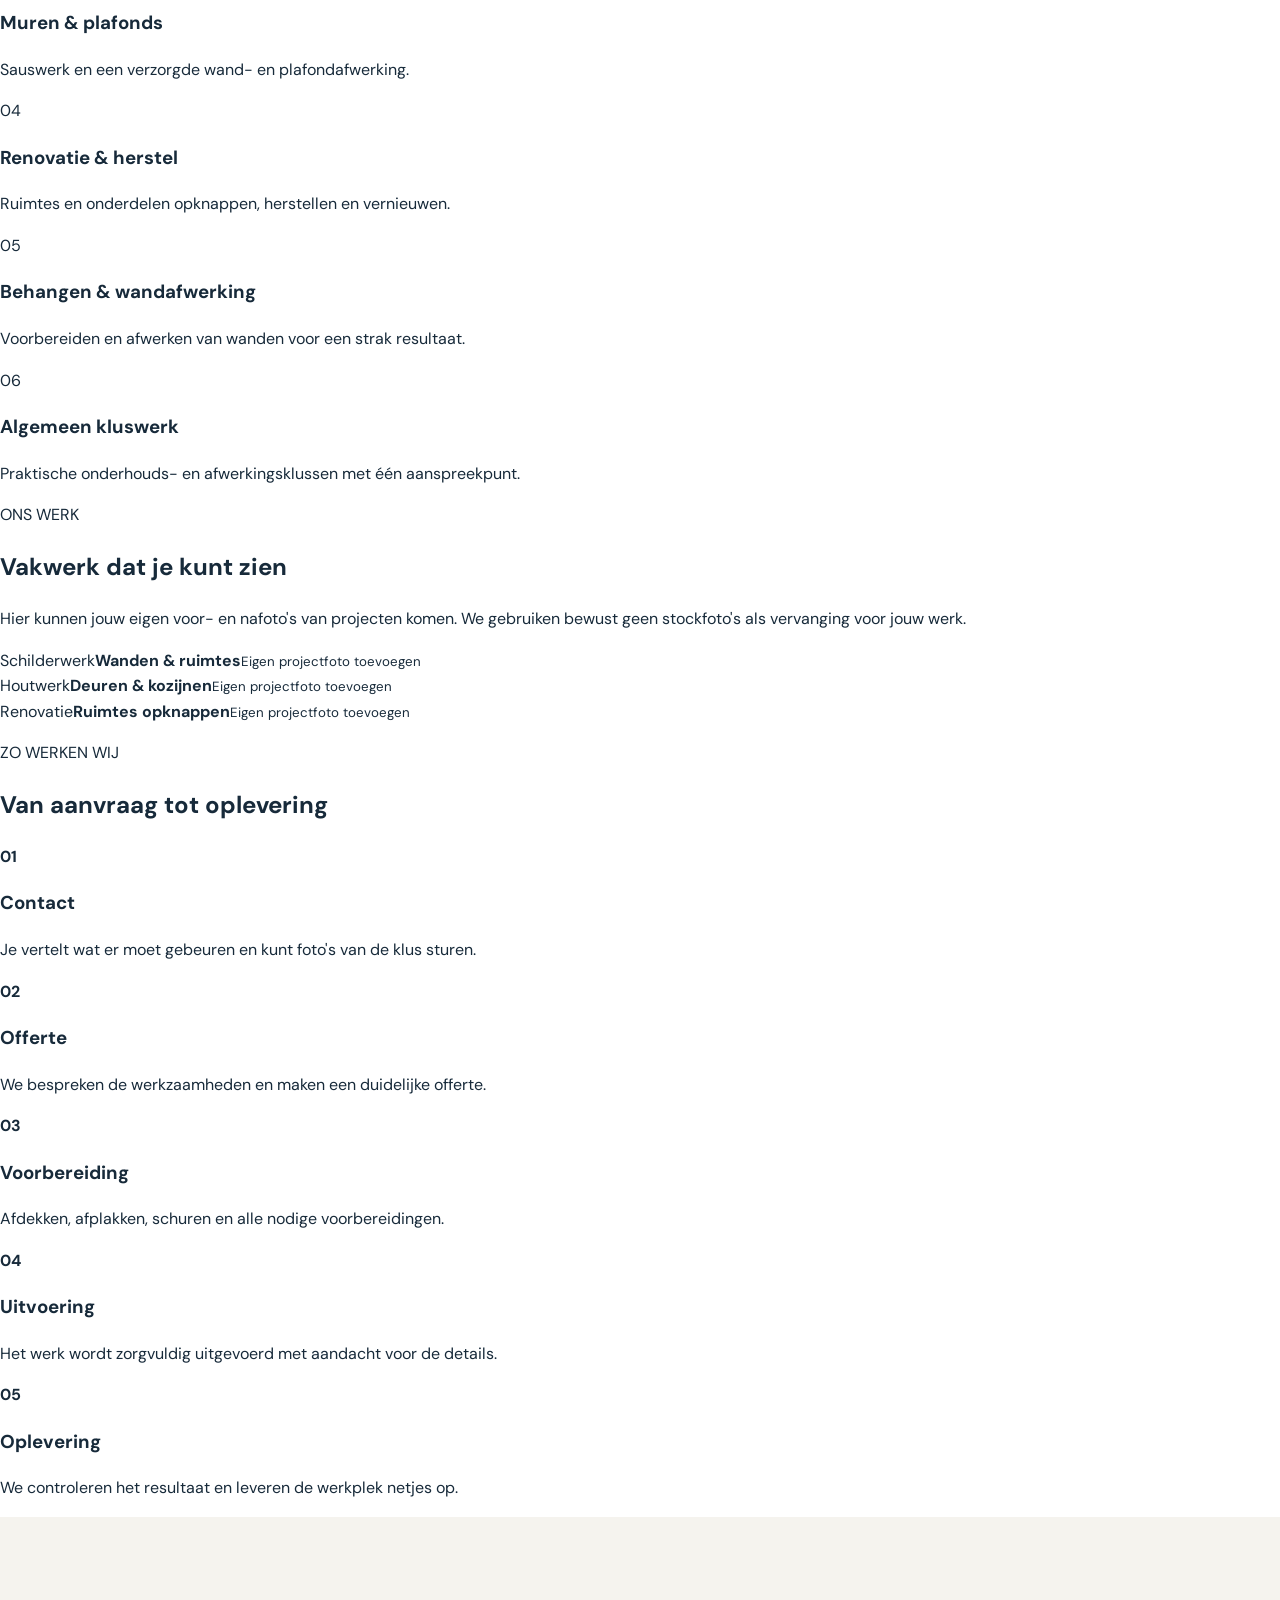
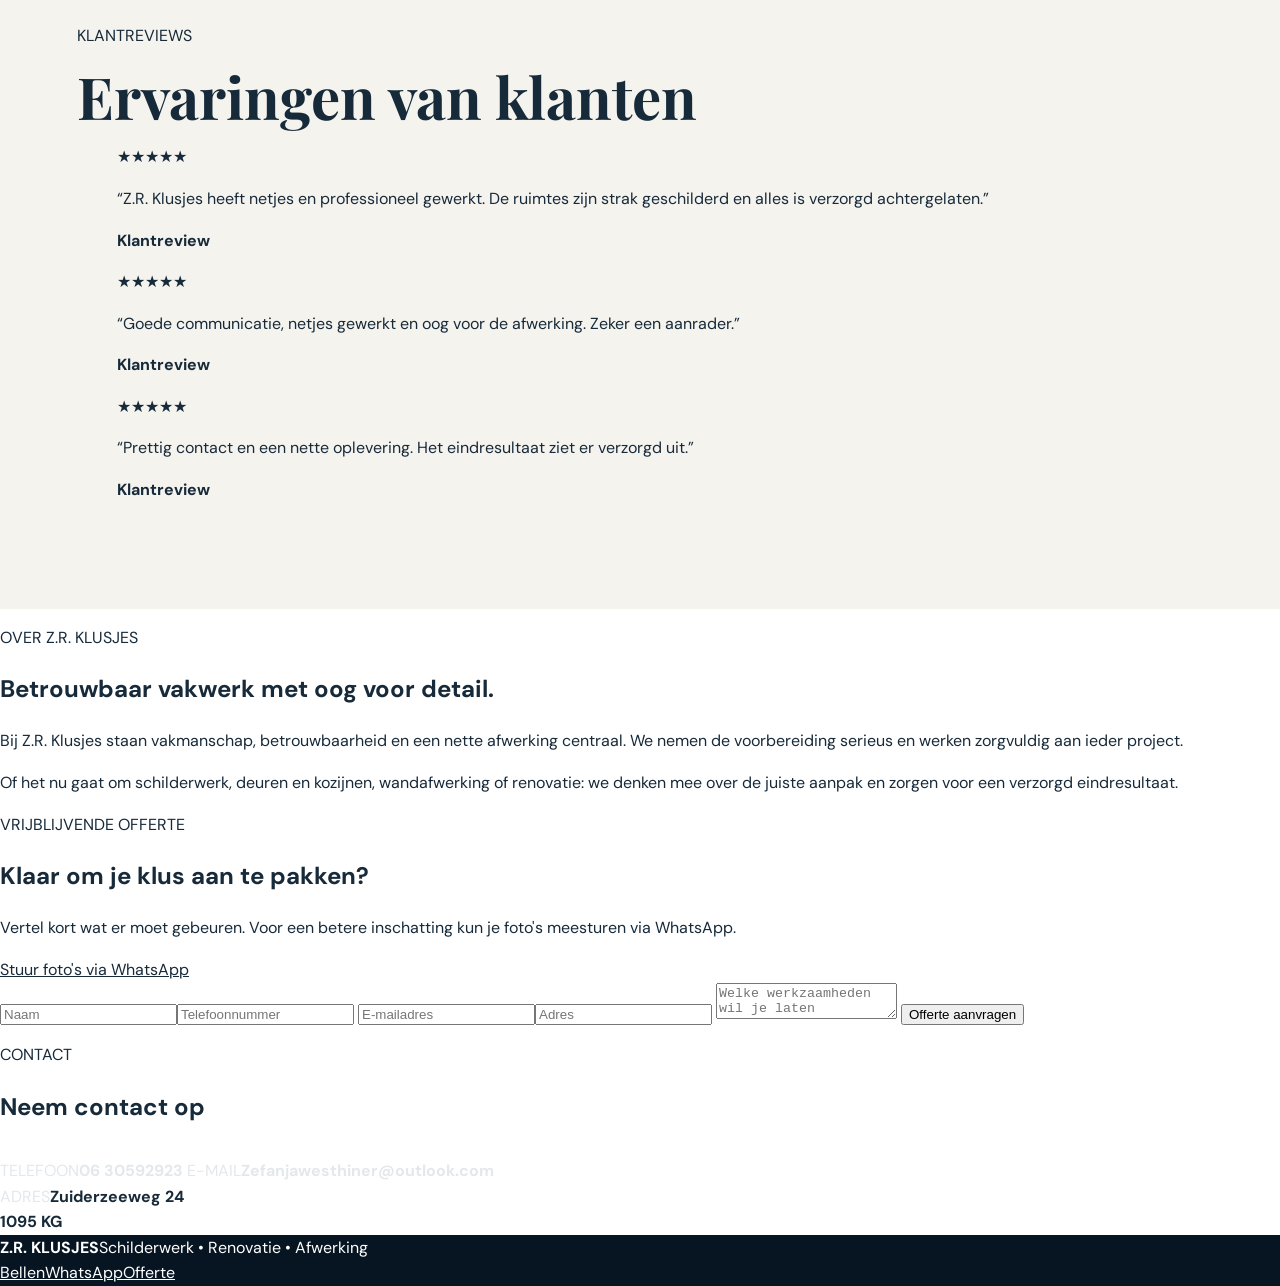
==== commit b60a1bac: "Update index.html" ====
--- a/index.html
+++ b/index.html
@@ -4,7 +4,7 @@
 <head>
 <meta charset="utf-8">
 <meta name="viewport" content="width=device-width, initial-scale=1">
-<title>title><title>TEST ZR KLUSJES 12345</title></title</title>
+<title>Z.R. Klusjes | Schilderwerk & Renovatie</title>
 <meta name="description" content="Z.R. Klusjes – professioneel schilderwerk, renovatie en afwerking. Vraag vrijblijvend een offerte aan.">
 <link rel="stylesheet" href="styles.css">
 </head>
--- a/styles.css
+++ b/styles.css
@@ -0,0 +1,92 @@
+@import url('https://fonts.googleapis.com/css2?family=DM+Sans:wght@400;500;600;700&family=Playfair+Display:wght@600;700&display=swap');
+
+:root{--navy:#0b1d2d;--navy2:#132d43;--gold:#c7962e;--gold2:#e0b34e;--cream:#f5f3ee;--text:#172a3a;--muted:#667482}
+*{box-sizing:border-box}
+html{scroll-behavior:smooth}
+body{margin:0;color:var(--text);font-family:'DM Sans',Arial,sans-serif;line-height:1.6;background:#fff}
+a{color:inherit}
+img{max-width:100%;display:block}
+
+.hero{position:relative;min-height:720px;background:linear-gradient(110deg,rgba(7,25,40,.92),rgba(7,25,40,.66)),url('https://images.unsplash.com/photo-1562259949-e8e7689d7828?auto=format&fit=crop&w=2000&q=85') center/cover;color:#fff;padding:0 6%}
+.topbar{position:relative;z-index:10;display:flex;align-items:center;justify-content:space-between;padding:22px 0}
+.logo{width:150px;height:64px;object-fit:contain;background:#fff;border-radius:8px;padding:4px}
+.wa,.menuBtn{border:1px solid rgba(255,255,255,.35);background:rgba(7,25,40,.7);color:#fff;padding:11px 17px;border-radius:7px;text-decoration:none;font-weight:700;cursor:pointer}
+.menuBtn{font:inherit}
+.menu{position:absolute;z-index:30;right:6%;top:88px;width:220px;background:#fff;color:var(--text);border-radius:10px;padding:10px;box-shadow:0 18px 45px #0004;display:none}
+.menu.open{display:block}
+.menu a{display:block;text-decoration:none;padding:12px 14px;border-radius:6px;font-weight:600}
+.menu a:hover{background:var(--cream)}
+.heroText{max-width:800px;padding-top:110px}
+.heroText small,.intro small,.projects>small,.reviews>small{color:var(--gold2);font-weight:800;letter-spacing:2px}
+.heroText h1{font-family:'Playfair Display',serif;font-size:clamp(48px,7vw,84px);line-height:1.02;margin:12px 0 22px}
+.heroText p{font-size:19px;max-width:680px;color:#e4e9ed}
+.button{display:inline-block;margin-top:20px;padding:14px 22px;border-radius:7px;background:var(--gold);color:#fff;text-decoration:none;font-weight:700}
+.button:hover{background:#af7f20}
+
+.intro{padding:90px 6% 40px;max-width:850px}
+.intro h2,.projects h2,.reviews h2{font-family:'Playfair Display',serif;font-size:clamp(38px,5vw,58px);line-height:1.1;margin:10px 0}
+.intro p,.projects>p{color:var(--muted);font-size:17px}
+
+.work{padding:20px 6% 90px}
+.card{margin:0 0 45px;display:grid;grid-template-columns:34% 1fr;gap:35px;align-items:center;padding:30px;border:1px solid #e1e5e8;border-radius:14px;background:#fff}
+.copy b{color:var(--gold);font-size:13px;letter-spacing:2px}
+.copy h3{font-family:'Playfair Display',serif;font-size:34px;line-height:1.1;margin:10px 0}
+.copy p{color:var(--muted)}
+.slider{position:relative;min-width:0}
+.track{display:flex;gap:15px;overflow:hidden;scroll-behavior:smooth;border-radius:10px}
+.track img{width:100%;min-width:100%;height:360px;object-fit:cover}
+.arrow{position:absolute;z-index:2;top:50%;transform:translateY(-50%);width:44px;height:44px;border:0;border-radius:50%;background:#fff;color:var(--navy);font-size:22px;box-shadow:0 5px 20px #0003;cursor:pointer}
+.prev{left:12px}.next{right:12px}
+.services{display:grid;grid-template-columns:1fr 1fr;gap:12px}
+.services div{padding:24px;background:var(--cream);border-radius:10px}
+.services strong{display:block;font-size:18px}
+.services span{display:block;color:var(--muted);font-size:13px;margin-top:4px}
+
+.projects{padding:90px 6%;background:var(--navy);color:#fff}
+.projects>p{color:#c8d2da}
+.grid{display:grid;grid-template-columns:repeat(4,1fr);gap:18px;margin-top:40px}
+.grid img{width:100%;height:280px;object-fit:cover;border-radius:12px}
+
+.reviews{padding:90px 6%;background:var(--cream)}
+.reviewGrid{display:grid;grid-template-columns:repeat(3,1fr);gap:20px;margin-top:40px}
+.reviewGrid article{background:#fff;padding:28px;border-radius:12px;border:1px solid #e6e2d8}
+.reviewGrid article>div{color:var(--gold);letter-spacing:3px}
+.reviewGrid p{font-size:15px}
+.reviewGrid b{font-size:13px}
+
+footer{background:#071522;color:#fff}
+.footer{padding:80px 6%;display:grid;grid-template-columns:1.2fr 1fr auto;gap:45px;align-items:center}
+.footer h2{font-family:'Playfair Display',serif;font-size:42px;line-height:1.1;margin:10px 0}
+.footer p{color:#bfcbd4;max-width:500px}
+.contact{display:flex;flex-direction:column;gap:12px}
+.contact a,.contact span{color:#e3e8ec;text-decoration:none}
+.contact a:hover{color:var(--gold2)}
+.button.light{background:var(--gold);white-space:nowrap}
+.copyFoot{border-top:1px solid #ffffff12;padding:20px 6%;color:#9eabb5;font-size:13px}
+
+@media(max-width:950px){
+ .card{grid-template-columns:1fr}
+ .grid{grid-template-columns:repeat(2,1fr)}
+ .reviewGrid{grid-template-columns:1fr}
+ .footer{grid-template-columns:1fr 1fr}
+}
+@media(max-width:620px){
+ .hero{min-height:680px;padding:0 5%}
+ .topbar{padding-top:16px}
+ .logo{width:120px;height:54px}
+ .wa,.menuBtn{padding:9px 12px;font-size:13px}
+ .heroText{padding-top:105px}
+ .heroText h1{font-size:48px}
+ .heroText p{font-size:16px}
+ .intro,.work,.projects,.reviews{padding-left:5%;padding-right:5%}
+ .card{padding:20px;margin-bottom:25px}
+ .copy h3{font-size:30px}
+ .track img{height:250px}
+ .services{grid-template-columns:1fr}
+ .grid{grid-template-columns:1fr}
+ .grid img{height:250px}
+ .reviewGrid{grid-template-columns:1fr}
+ .footer{grid-template-columns:1fr;padding:60px 5%}
+ .footer h2{font-size:36px}
+ .copyFoot{padding:18px 5%}
+}
